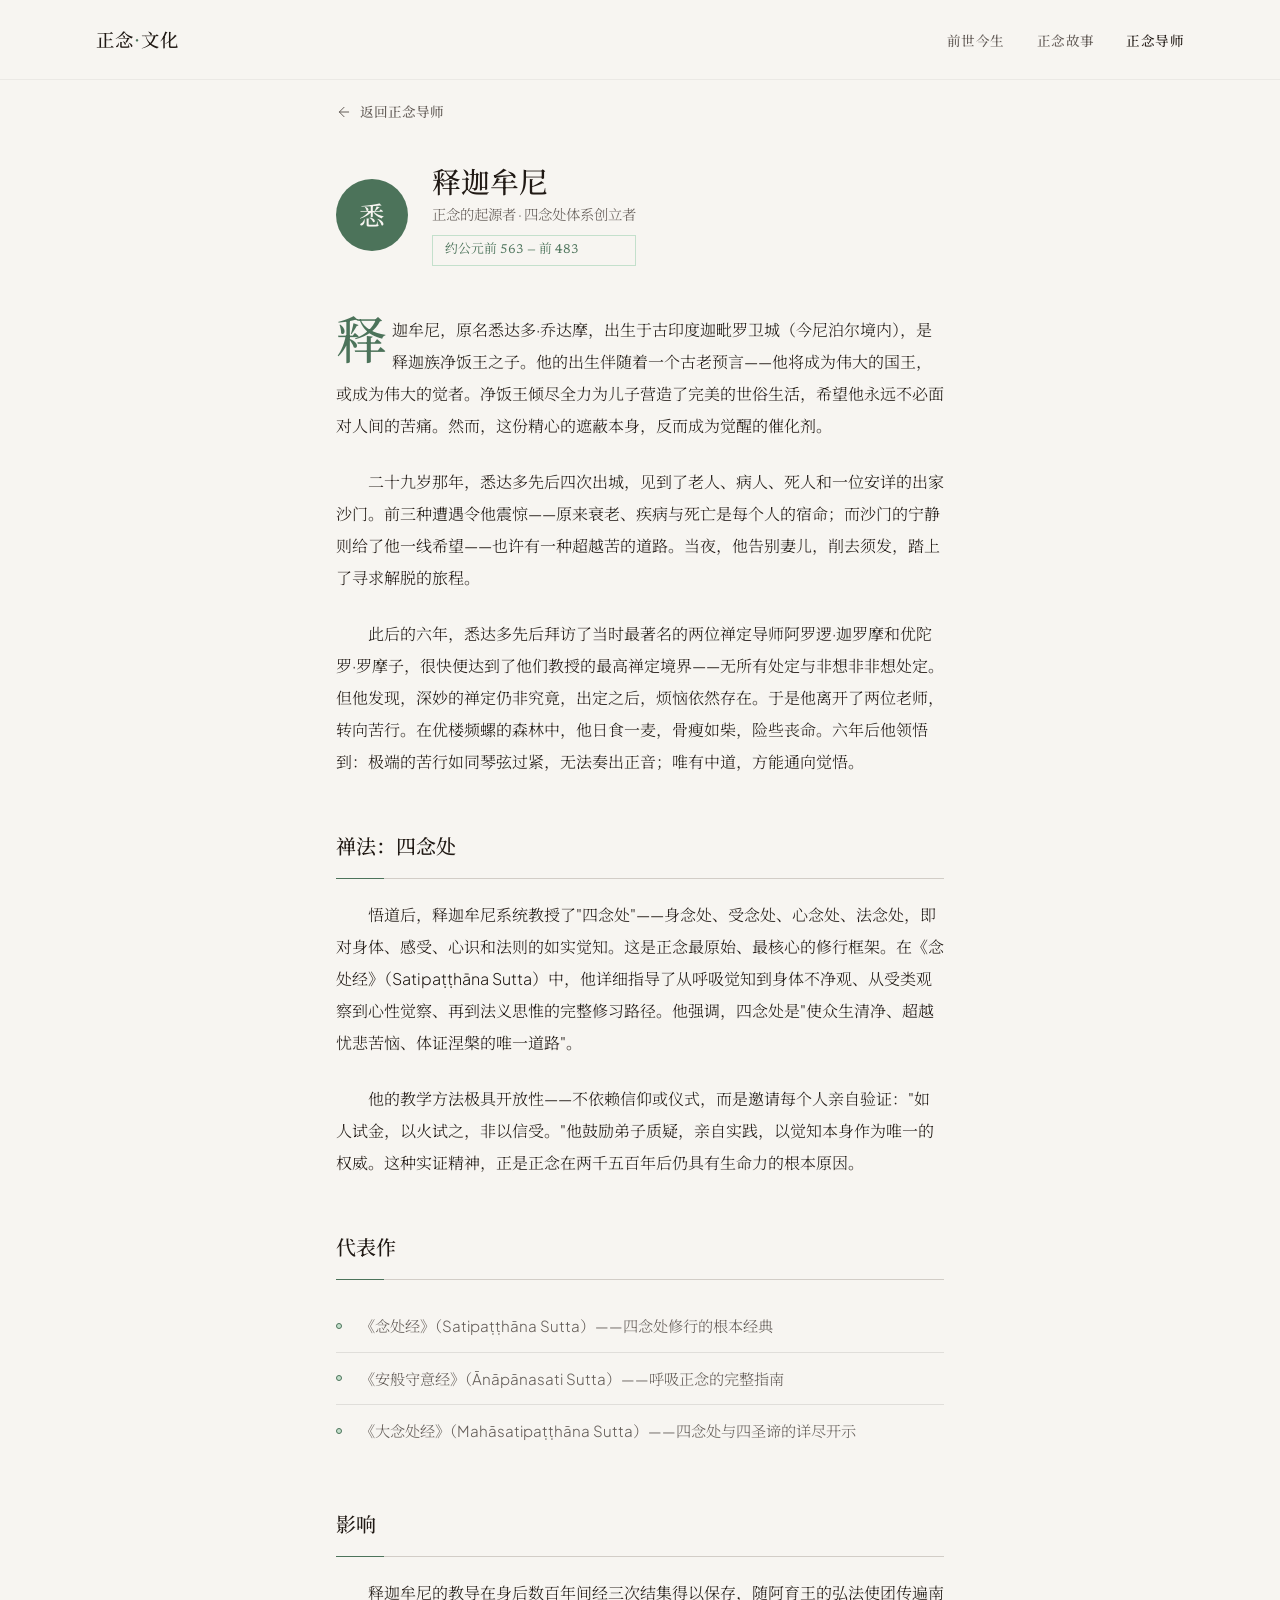
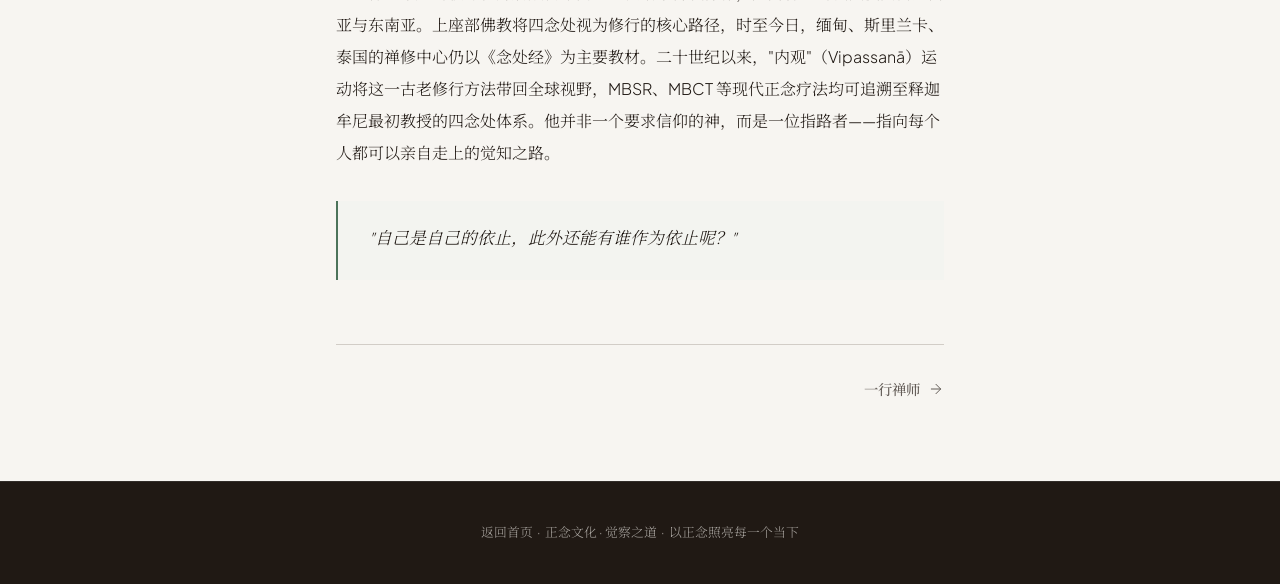
==== teachers.html @ 38dc02e1 "正念文化网站 v0.1.0" ====
<!DOCTYPE html>
<html lang="zh-CN">
<head>
<meta charset="UTF-8">
<meta name="viewport" content="width=device-width, initial-scale=1.0">
<title>正念导师 · 传记</title>
<link rel="preconnect" href="https://fonts.googleapis.com">
<link rel="preconnect" href="https://fonts.gstatic.com" crossorigin>
<link href="https://fonts.googleapis.com/css2?family=Newsreader:ital,opsz,wght@0,6..72,300;0,6..72,400;0,6..72,500;1,6..72,300;1,6..72,400&family=Plus+Jakarta+Sans:wght@300;400;500;600&family=Noto+Serif+SC:wght@300;400;500;600&display=swap" rel="stylesheet">
<style>
/* ══════════════════════════════════════════
   Design Tokens (与首页一致)
   ══════════════════════════════════════════ */
:root {
  --bg:        oklch(97% 0.005 75);
  --bg-deep:   oklch(94% 0.008 75);
  --fg:        oklch(22% 0.015 60);
  --fg-muted:  oklch(48% 0.012 60);
  --fg-faint:  oklch(72% 0.008 75);
  --accent:    oklch(52% 0.06 155);
  --accent-light: oklch(88% 0.04 155);
  --accent-deep:  oklch(35% 0.07 155);
  --warm:      oklch(72% 0.04 55);
  --warm-light: oklch(92% 0.025 55);
  --line:      oklch(85% 0.01 75);

  --font-display: 'Newsreader', 'Noto Serif SC', Georgia, serif;
  --font-body:    'Plus Jakarta Sans', 'Noto Serif SC', system-ui, sans-serif;
  --font-serif:   'Noto Serif SC', 'Newsreader', Georgia, serif;

  --s1: 0.25rem;  --s2: 0.5rem;  --s3: 0.75rem;  --s4: 1rem;
  --s5: 1.25rem;  --s6: 1.5rem;  --s8: 2rem;     --s10: 2.5rem;
  --s12: 3rem;    --s16: 4rem;   --s20: 5rem;     --s24: 6rem;
  --s32: 8rem;

  --max-w: 72rem;
  --max-w-narrow: 42rem;
}

*, *::before, *::after { box-sizing: border-box; margin: 0; padding: 0; }

html { font-size: 16px; scroll-behavior: smooth; -webkit-font-smoothing: antialiased; }

body {
  font-family: var(--font-body);
  color: var(--fg);
  background: var(--bg);
  line-height: 1.7;
  font-weight: 400;
}

::selection { background: var(--accent-light); color: var(--accent-deep); }

a {
  color: inherit;
  text-decoration: none;
  border-bottom: 1px solid var(--accent);
  transition: color 0.3s ease, border-color 0.3s ease;
}
a:hover { color: var(--accent); border-color: var(--accent); }

/* ══════════════════════════════════════════
   Navigation
   ══════════════════════════════════════════ */
.nav {
  position: fixed;
  top: 0; left: 0; right: 0;
  z-index: 100;
  padding: var(--s6) 0;
  background: oklch(97% 0.005 75 / 0.85);
  backdrop-filter: blur(20px);
  -webkit-backdrop-filter: blur(20px);
  border-bottom: 1px solid oklch(90% 0.005 75 / 0.5);
  transition: transform 0.4s ease;
}

.nav__inner {
  display: flex;
  align-items: center;
  justify-content: space-between;
  max-width: var(--max-w);
  margin-inline: auto;
  padding-inline: var(--s8);
}

.nav__logo {
  font-family: var(--font-serif);
  font-size: 1.15rem;
  font-weight: 500;
  letter-spacing: 0.05em;
  border-bottom: none;
}
.nav__logo span { color: var(--accent); }

.nav__links {
  display: flex;
  gap: var(--s8);
  list-style: none;
}
.nav__links a {
  font-size: 0.85rem;
  font-weight: 500;
  color: var(--fg-muted);
  border-bottom: none;
  letter-spacing: 0.03em;
  transition: color 0.3s;
}
.nav__links a:hover { color: var(--fg); }
.nav__links a.active { color: var(--fg); }


/* ══════════════════════════════════════════
   Biography Detail (detail view)
   ══════════════════════════════════════════ */
.bio-view {
  padding-top: 100px;
  padding-bottom: var(--s20);
  min-height: 100vh;
  background: var(--bg);
}

.bio {
  max-width: var(--max-w-narrow);
  margin-inline: auto;
  padding-inline: var(--s8);
}

/* Back button */
.bio__back-btn {
  display: inline-flex;
  align-items: center;
  gap: var(--s2);
  margin-bottom: var(--s10);
  font-size: 0.85rem;
  font-weight: 500;
  color: var(--fg-muted);
  border-bottom: none;
  transition: color 0.3s;
  cursor: pointer;
}

.bio__back-btn:hover { color: var(--accent); }

.bio__back-btn svg {
  width: 16px; height: 16px;
  transition: transform 0.3s ease;
}

.bio__back-btn:hover svg { transform: translateX(-3px); }

/* Bio Header */
.bio__header {
  display: flex;
  align-items: center;
  gap: var(--s6);
  margin-bottom: var(--s12);
}

.bio__avatar {
  width: 72px;
  height: 72px;
  border-radius: 50%;
  display: flex;
  align-items: center;
  justify-content: center;
  font-family: var(--font-serif);
  font-size: 1.6rem;
  font-weight: 500;
  color: var(--bg);
  flex-shrink: 0;
}

.bio__avatar--1 { background: var(--accent); }
.bio__avatar--2 { background: var(--warm); }
.bio__avatar--3 { background: oklch(55% 0.06 280); }
.bio__avatar--4 { background: oklch(55% 0.05 20); }
.bio__avatar--5 { background: oklch(60% 0.06 180); }
.bio__avatar--6 { background: oklch(50% 0.05 90); }

.bio__identity {
  display: flex;
  flex-direction: column;
  gap: var(--s1);
}

.bio__name {
  font-family: var(--font-serif);
  font-size: 1.8rem;
  font-weight: 500;
  line-height: 1.2;
}

.bio__subtitle {
  font-size: 0.9rem;
  color: var(--fg-muted);
  font-weight: 300;
}

.bio__era-badge {
  display: inline-block;
  font-family: var(--font-display);
  font-size: 0.8rem;
  font-weight: 400;
  color: var(--accent);
  padding: var(--s1) var(--s3);
  border: 1px solid var(--accent-light);
  margin-top: var(--s1);
}

/* Bio Body */
.bio__body {
  font-size: 1rem;
  line-height: 2;
  color: var(--fg);
  font-weight: 300;
}

.bio__body p {
  margin-bottom: var(--s6);
  text-indent: 2em;
}

.bio__body p:first-child {
  text-indent: 0;
}

.bio__body p:first-child::first-letter {
  font-family: var(--font-serif);
  font-size: 3.2em;
  float: left;
  line-height: 0.8;
  margin-right: 0.1em;
  margin-top: 0.05em;
  color: var(--accent);
  font-weight: 500;
}

.bio__heading {
  font-family: var(--font-serif);
  font-size: 1.25rem;
  font-weight: 500;
  color: var(--fg);
  margin-top: var(--s12);
  margin-bottom: var(--s5);
  padding-bottom: var(--s3);
  border-bottom: 1px solid var(--line);
  position: relative;
}

.bio__heading::before {
  content: '';
  position: absolute;
  bottom: -1px;
  left: 0;
  width: 48px;
  height: 1px;
  background: var(--accent);
}

.bio__works {
  list-style: none;
  margin-top: var(--s5);
  margin-bottom: var(--s8);
}

.bio__works li {
  padding: var(--s3) 0;
  padding-left: var(--s6);
  position: relative;
  font-size: 0.95rem;
  color: var(--fg-muted);
  line-height: 1.8;
  border-bottom: 1px solid oklch(90% 0.005 75);
}

.bio__works li::before {
  content: '';
  position: absolute;
  left: 0;
  top: 50%;
  transform: translateY(-50%);
  width: 6px;
  height: 6px;
  border-radius: 50%;
  background: var(--accent-light);
  border: 1px solid var(--accent);
}

.bio__works li:last-child { border-bottom: none; }

.bio__quote {
  margin: var(--s8) 0;
  padding: var(--s6) var(--s8);
  border-left: 2px solid var(--accent);
  background: oklch(95% 0.01 155 / 0.3);
  font-family: var(--font-display);
  font-style: italic;
  font-size: 1.05rem;
  line-height: 1.8;
  color: var(--fg);
}

/* Nav between bios */
.bio__nav {
  display: flex;
  justify-content: space-between;
  align-items: center;
  margin-top: var(--s16);
  padding-top: var(--s8);
  border-top: 1px solid var(--line);
}

.bio__nav-link {
  display: inline-flex;
  align-items: center;
  gap: var(--s2);
  font-size: 0.9rem;
  font-weight: 500;
  color: var(--fg-muted);
  border-bottom: none;
  transition: color 0.3s;
  cursor: pointer;
}

.bio__nav-link:hover { color: var(--accent); }

.bio__nav-link svg {
  width: 16px; height: 16px;
  transition: transform 0.3s ease;
}

.bio__nav-link--prev:hover svg { transform: translateX(-3px); }
.bio__nav-link--next:hover svg { transform: translateX(3px); }

/* ══════════════════════════════════════════
   Footer
   ══════════════════════════════════════════ */
.footer {
  padding: var(--s10) 0;
  background: var(--fg);
  color: var(--fg-faint);
  text-align: center;
  font-size: 0.8rem;
  font-weight: 300;
  border-top: 1px solid oklch(30% 0.01 60);
}

.footer a {
  color: var(--fg-faint);
  border-bottom: none;
}
.footer a:hover { color: var(--warm); }

/* ══════════════════════════════════════════
   View Transitions
   ══════════════════════════════════════════ */
.view { display: none; }
.view.active {
  display: block;
  animation: fadeUp 0.5s ease-out;
}

@keyframes fadeUp {
  from { opacity: 0; transform: translateY(16px); }
  to   { opacity: 1; transform: translateY(0); }
}

/* ══════════════════════════════════════════
   Responsive
   ══════════════════════════════════════════ */
@media (max-width: 768px) {
  .nav__links { display: none; }

  .bio__header {
    flex-direction: column;
    text-align: center;
  }

  .bio__body p:first-child::first-letter {
    font-size: 2.8em;
  }

  .bio__nav {
    flex-direction: column;
    gap: var(--s4);
    align-items: stretch;
    text-align: center;
  }
}
</style>
</head>
<body>

<!-- ═══════════ Navigation ═══════════ -->
<nav class="nav" role="navigation" aria-label="主导航">
  <div class="nav__inner">
    <a href="index.html" class="nav__logo" aria-label="返回首页">正念<span>·</span>文化</a>
    <ul class="nav__links">
      <li><a href="index.html#timeline">前世今生</a></li>
      <li><a href="index.html#stories">正念故事</a></li>
      <li><a href="index.html#figures" class="active">正念导师</a></li>
    </ul>
  </div>
</nav>

<!-- ══════════════════════════════════════════
   VIEW: Detail (shown when hash matches)
   ══════════════════════════════════════════ -->

<!-- 1. 释迦牟尼 -->
<div class="view" id="view-shakyamuni">
  <div class="bio-view">
    <div class="bio">
      <a href="index.html#figures" class="bio__back-btn">
        <svg xmlns="http://www.w3.org/2000/svg" viewBox="0 0 24 24" fill="none" stroke="currentColor" stroke-width="1.5" stroke-linecap="round" stroke-linejoin="round"><path d="M19 12H5"/><path d="m12 19-7-7 7-7"/></svg>
        返回正念导师
      </a>
      <div class="bio__header">
        <div class="bio__avatar bio__avatar--1">悉</div>
        <div class="bio__identity">
          <h1 class="bio__name">释迦牟尼</h1>
          <p class="bio__subtitle">正念的起源者 · 四念处体系创立者</p>
          <span class="bio__era-badge">约公元前 563 — 前 483</span>
        </div>
      </div>
      <div class="bio__body">
        <p>释迦牟尼，原名悉达多·乔达摩，出生于古印度迦毗罗卫城（今尼泊尔境内），是释迦族净饭王之子。他的出生伴随着一个古老预言——他将成为伟大的国王，或成为伟大的觉者。净饭王倾尽全力为儿子营造了完美的世俗生活，希望他永远不必面对人间的苦痛。然而，这份精心的遮蔽本身，反而成为觉醒的催化剂。</p>
        <p>二十九岁那年，悉达多先后四次出城，见到了老人、病人、死人和一位安详的出家沙门。前三种遭遇令他震惊——原来衰老、疾病与死亡是每个人的宿命；而沙门的宁静则给了他一线希望——也许有一种超越苦的道路。当夜，他告别妻儿，削去须发，踏上了寻求解脱的旅程。</p>
        <p>此后的六年，悉达多先后拜访了当时最著名的两位禅定导师阿罗逻·迦罗摩和优陀罗·罗摩子，很快便达到了他们教授的最高禅定境界——无所有处定与非想非非想处定。但他发现，深妙的禅定仍非究竟，出定之后，烦恼依然存在。于是他离开了两位老师，转向苦行。在优楼频螺的森林中，他日食一麦，骨瘦如柴，险些丧命。六年后他领悟到：极端的苦行如同琴弦过紧，无法奏出正音；唯有中道，方能通向觉悟。</p>
        <h2 class="bio__heading">禅法：四念处</h2>
        <p>悟道后，释迦牟尼系统教授了"四念处"——身念处、受念处、心念处、法念处，即对身体、感受、心识和法则的如实觉知。这是正念最原始、最核心的修行框架。在《念处经》（Satipaṭṭhāna Sutta）中，他详细指导了从呼吸觉知到身体不净观、从受类观察到心性觉察、再到法义思惟的完整修习路径。他强调，四念处是"使众生清净、超越忧悲苦恼、体证涅槃的唯一道路"。</p>
        <p>他的教学方法极具开放性——不依赖信仰或仪式，而是邀请每个人亲自验证："如人试金，以火试之，非以信受。"他鼓励弟子质疑，亲自实践，以觉知本身作为唯一的权威。这种实证精神，正是正念在两千五百年后仍具有生命力的根本原因。</p>
        <h2 class="bio__heading">代表作</h2>
        <ul class="bio__works">
          <li>《念处经》（Satipaṭṭhāna Sutta）——四念处修行的根本经典</li>
          <li>《安般守意经》（Ānāpānasati Sutta）——呼吸正念的完整指南</li>
          <li>《大念处经》（Mahāsatipaṭṭhāna Sutta）——四念处与四圣谛的详尽开示</li>
        </ul>
        <h2 class="bio__heading">影响</h2>
        <p>释迦牟尼的教导在身后数百年间经三次结集得以保存，随阿育王的弘法使团传遍南亚与东南亚。上座部佛教将四念处视为修行的核心路径，时至今日，缅甸、斯里兰卡、泰国的禅修中心仍以《念处经》为主要教材。二十世纪以来，"内观"（Vipassanā）运动将这一古老修行方法带回全球视野，MBSR、MBCT 等现代正念疗法均可追溯至释迦牟尼最初教授的四念处体系。他并非一个要求信仰的神，而是一位指路者——指向每个人都可以亲自走上的觉知之路。</p>
        <blockquote class="bio__quote">"自己是自己的依止，此外还能有谁作为依止呢？"</blockquote>
      </div>
      <div class="bio__nav">
        <span></span>
        <a href="#nhat-hanh" class="bio__nav-link bio__nav-link--next">
          一行禅师
          <svg xmlns="http://www.w3.org/2000/svg" viewBox="0 0 24 24" fill="none" stroke="currentColor" stroke-width="1.5" stroke-linecap="round" stroke-linejoin="round"><path d="M5 12h14"/><path d="m12 5 7 7-7 7"/></svg>
        </a>
      </div>
    </div>
  </div>
</div>

<!-- 2. 一行禅师 -->
<div class="view" id="view-nhat-hanh">
  <div class="bio-view">
    <div class="bio">
      <a href="index.html#figures" class="bio__back-btn">
        <svg xmlns="http://www.w3.org/2000/svg" viewBox="0 0 24 24" fill="none" stroke="currentColor" stroke-width="1.5" stroke-linecap="round" stroke-linejoin="round"><path d="M19 12H5"/><path d="m12 19-7-7 7-7"/></svg>
        返回正念导师
      </a>
      <div class="bio__header">
        <div class="bio__avatar bio__avatar--2">一行</div>
        <div class="bio__identity">
          <h1 class="bio__name">一行禅师</h1>
          <p class="bio__subtitle">正念西传的桥梁 · "正念步行"倡导者 · 入世佛教先驱</p>
          <span class="bio__era-badge">1926 — 2022</span>
        </div>
      </div>
      <div class="bio__body">
        <p>一行禅师，俗名阮春宝，1926年生于越南顺化。十六岁出家于慈孝寺，法号"一行"，取"一行三昧"之意——在每一个行动中安住当下。这个名字预示了他一生的使命：将禅修从禅堂带入生活的每一个瞬间。</p>
        <p>1961年，一行禅师赴美国普林斯顿大学研习比较宗教，随后在哥伦比亚大学任教。1963年越南政局剧变，他毅然回国投身和平运动。1966年，他再次赴美呼吁停战，与马丁·路德·金会面。金博士深受触动，于1967年公开提名他为诺贝尔和平奖候选人，称其为"和平的使徒"。因为反战立场，他被南北越双方同时放逐，流亡长达三十九年。</p>
        <p>流亡期间，他在法国创立了"梅村"（Plum Village）禅修中心，成为西方最具影响力的正念修行道场之一。他创造了"入世佛教"（Engaged Buddhism）的概念，主张修行不是逃避世间苦难，而是以正念深入其中，回应社会不公与生态危机。他组织了"青年社会服务学校"，在战火中重建被炸毁的村庄；他发起了"檀香林"救援计划，帮助越战中的船民。他的修行从未远离人间的苦——正念对他而言不是安适的冥想，而是面对苦难时的清醒与温柔。</p>
        <h2 class="bio__heading">禅法：正念日常化</h2>
        <p>一行禅师最独特的贡献，是将正念从禅修坐垫带入日常生活的每一个动作。他教授"正念步行"——每一步都是归家的旅程，左脚触地时默念"我到了"，右脚触地时默念"我到家了"。他教授"正念饮食"——一口面包中看见阳光、雨露、农人的辛劳与大地的承载。他创造了"听钟法"——每当钟声响起，无论手头正在做什么，都停下来三次呼吸，回到当下。这些方法看似简单，却深刻地改变了西方人对禅修的认知：正念不是出世的苦修，而是在世间的觉醒。</p>
        <p>他还系统教授了"五项正念修习"——不杀生、不偷盗、不邪淫、不妄语、不饮酒的当代诠释版，将传统戒律转化为面向现代人的生活方式指南，涵盖了生态保护、消费伦理、深度倾听等当代议题。</p>
        <h2 class="bio__heading">代表作</h2>
        <ul class="bio__works">
          <li>《正念的奇迹》（The Miracle of Mindfulness, 1975）——正念入门经典，影响数百万读者</li>
          <li>《步步安乐》（Peace Is Every Step, 1991）——正念日常化的实践指南</li>
          <li>《活的佛陀，活的基督》（Living Buddha, Living Christ, 1995）——跨宗教对话的里程碑</li>
          <li>《恐惧：了悟恐惧的真相》（Fear: Essential Wisdom for Getting Through the Storm, 2012）</li>
        </ul>
        <h2 class="bio__heading">影响</h2>
        <p>一行禅师一生著书超过一百本，被翻译为四十余种语言。梅村每年接待来自全球的上万名修行者，他的"正念步行"和"听钟法"成为西方正念社区最普及的修行方法之一。他将佛教从"宗教"语境带入"生活方式"语境，直接影响了乔·卡巴金创立 MBSR 时的理念框架。他对深度倾听、正念消费、生态正念的倡导，也深刻塑造了当代"正念运动"的社会面向。2018年他回到越南顺化慈孝寺，于2022年1月22日在此圆寂，归来了他出发的地方。</p>
        <blockquote class="bio__quote">"和平不在远方，和平在每一步中。如果你无法在行走中找到和平，你将永远无法抵达它。"</blockquote>
      </div>
      <div class="bio__nav">
        <a href="#shakyamuni" class="bio__nav-link bio__nav-link--prev">
          <svg xmlns="http://www.w3.org/2000/svg" viewBox="0 0 24 24" fill="none" stroke="currentColor" stroke-width="1.5" stroke-linecap="round" stroke-linejoin="round"><path d="M19 12H5"/><path d="m12 19-7-7 7-7"/></svg>
          释迦牟尼
        </a>
        <a href="#kabat-zinn" class="bio__nav-link bio__nav-link--next">
          乔·卡巴金
          <svg xmlns="http://www.w3.org/2000/svg" viewBox="0 0 24 24" fill="none" stroke="currentColor" stroke-width="1.5" stroke-linecap="round" stroke-linejoin="round"><path d="M5 12h14"/><path d="m12 5 7 7-7 7"/></svg>
        </a>
      </div>
    </div>
  </div>
</div>

<!-- 3. 乔·卡巴金 -->
<div class="view" id="view-kabat-zinn">
  <div class="bio-view">
    <div class="bio">
      <a href="index.html#figures" class="bio__back-btn">
        <svg xmlns="http://www.w3.org/2000/svg" viewBox="0 0 24 24" fill="none" stroke="currentColor" stroke-width="1.5" stroke-linecap="round" stroke-linejoin="round"><path d="M19 12H5"/><path d="m12 19-7-7 7-7"/></svg>
        返回正念导师
      </a>
      <div class="bio__header">
        <div class="bio__avatar bio__avatar--3">K</div>
        <div class="bio__identity">
          <h1 class="bio__name">乔·卡巴金</h1>
          <p class="bio__subtitle">MBSR 创始人 · 正念临床化先驱 · 麻省大学医学院荣退教授</p>
          <span class="bio__era-badge">1944 —</span>
        </div>
      </div>
      <div class="bio__body">
        <p>乔·卡巴金（Jon Kabat-Zinn），1944年生于纽约，父亲是生物学家，母亲是画家。他在麻省理工学院获分子生物学博士学位，师从诺贝尔奖得主萨尔瓦多·卢里亚。一个科学家，为何成为将东方禅修引入西方医学的第一人？答案藏在他年轻时的一次偶遇中。</p>
        <p>1965年，还在麻省理工读研究生的卡巴金偶然参加了禅修导师菲利普·卡普洛（Philip Kapleau）的一次讲座，随后开始修习内观禅修。他被禅修中的觉知体验深深震撼——那不是玄学，而是一种可以精确训练的注意力能力。作为一个科学家，他意识到：如果这种能力可以被系统训练和客观测量，它就应该像药物一样接受科学检验。这个念头，改变了一切。</p>
        <p>1979年，在麻省大学医学院的一次冥想中，卡巴金突然获得了一个完整的构想：创建一个以正念为核心的减压门诊，用八周结构化课程帮助慢性疼痛患者。他刻意去除了所有佛教术语——不用"禅修"而用"冥想练习"，不用"觉悟"而用"觉察"，不用"苦"而用"压力"。这不是对传统的背叛，而是为了让正念走出宗教的围墙，进入它可以真正帮助更多人的地方。他称之为 MBSR——Mindfulness-Based Stress Reduction，正念减压疗法。</p>
        <h2 class="bio__heading">禅法：MBSR 正念减压</h2>
        <p>MBSR 是一个八周结构化课程，每周一次两小时半的团体课程，加一次全天静修。核心练习包括：身体扫描（body scan）——仰卧依次觉知全身各部位；坐姿冥想——觉察呼吸、念头和感受的来去；正念瑜伽——温和的伸展中觉知身体边界；正念步行与进食。课程不教授任何信仰或哲学，只提供一种可以亲身验证的训练方法。卡巴金反复强调：正念不是清空念头，而是"以特定方式、有目的地、在当下、不加评判地注意"。</p>
        <p>MBSR 的精髓在于"非评判的接纳"。患者被邀请不再与疼痛对抗，而是温柔地觉知它、允许它的存在。这种看似悖论的"转向"，往往带来出人意料的结果——当人不再与体验对抗时，痛苦的强度反而降低了。这与佛教中"苦"源于"抗拒"的洞见遥相呼应。</p>
        <h2 class="bio__heading">代表作</h2>
        <ul class="bio__works">
          <li>《多灾多难的岁月》（Full Catastrophe Living, 1990）——MBSR 课程完整手册，被誉为正念医疗的奠基之作</li>
          <li>《正念：此刻是一枝花》（Wherever You Go, There You Are, 1994）——面向大众的正念入门书</li>
          <li>《正念的觉知》（Coming to Our Senses, 2005）——正念与科学、社会、政治的深层关联</li>
        </ul>
        <h2 class="bio__heading">影响</h2>
        <p>MBSR 已在全球超过七百个医疗机构实施，相关研究论文超过四千篇。卡巴金的工作催生了 MBCT（正念认知疗法）、MBCP（正念分娩与育儿）、正念饮食、正念教育等一系列衍生物。2013年《美国医学会杂志》（JAMA）发表的荟萃分析确认了 MBSR 对焦虑和抑郁的显著效果。卡巴金被《时代》杂志评为"正念革命"的核心推动者。他用科学为正念建立了一套共同语言，让医生、心理学家、教育者乃至企业领袖能够不带信仰偏见地使用它。他自己曾说："正念不是佛教的，正念是人类的——就像呼吸不属于任何宗教一样。"</p>
        <blockquote class="bio__quote">"你无法平息海浪，但你可以学会冲浪。"</blockquote>
      </div>
      <div class="bio__nav">
        <a href="#nhat-hanh" class="bio__nav-link bio__nav-link--prev">
          <svg xmlns="http://www.w3.org/2000/svg" viewBox="0 0 24 24" fill="none" stroke="currentColor" stroke-width="1.5" stroke-linecap="round" stroke-linejoin="round"><path d="M19 12H5"/><path d="m12 19-7-7 7-7"/></svg>
          一行禅师
        </a>
        <a href="#buddhaghosa" class="bio__nav-link bio__nav-link--next">
          觉音论师
          <svg xmlns="http://www.w3.org/2000/svg" viewBox="0 0 24 24" fill="none" stroke="currentColor" stroke-width="1.5" stroke-linecap="round" stroke-linejoin="round"><path d="M5 12h14"/><path d="m12 5 7 7-7 7"/></svg>
        </a>
      </div>
    </div>
  </div>
</div>

<!-- 4. 觉音论师 -->
<div class="view" id="view-buddhaghosa">
  <div class="bio-view">
    <div class="bio">
      <a href="index.html#figures" class="bio__back-btn">
        <svg xmlns="http://www.w3.org/2000/svg" viewBox="0 0 24 24" fill="none" stroke="currentColor" stroke-width="1.5" stroke-linecap="round" stroke-linejoin="round"><path d="M19 12H5"/><path d="m12 19-7-7 7-7"/></svg>
        返回正念导师
      </a>
      <div class="bio__header">
        <div class="bio__avatar bio__avatar--4">觉</div>
        <div class="bio__identity">
          <h1 class="bio__name">觉音论师</h1>
          <p class="bio__subtitle">《清净道论》作者 · 内观理论的系统化者</p>
          <span class="bio__era-badge">约 5 世纪</span>
        </div>
      </div>
      <div class="bio__body">
        <p>觉音（Buddhaghosa），意译"佛音"，约生于五世纪印度菩提伽耶附近的婆罗门家庭。关于他的生平，史料有限，大多来自缅甸和斯里兰卡的佛教史传。据《大史》和《庄严结史》记载，他青年时精通吠陀与婆罗门学问，以雄辩著称。一次偶然的辩论中，他遇到一位名叫离婆多的阿罗汉，被其深邃的智慧折服，遂皈依佛门，出家修学。</p>
        <p>出家后，觉音撰写了《发智论》（Ñāṇodaya），显示出非凡的学养与洞见。他的导师建议他前往斯里兰卡，那里保存着最完整的巴利语三藏注释——僧伽罗语写成的"僧伽罗注"。这些注释传说是佛陀亲传弟子的口传遗存，但因用僧伽罗语书写，在印度本土已难以理解。觉音的使命，是将这些珍贵的注释译回巴利语，使其重新成为整个佛教世界的共同财富。</p>
        <p>觉音抵达斯里兰卡后，住在大寺派（Mahāvihāra）。僧团对他的能力持审慎态度，要求他先撰写一部禅修手册作为考验。觉音以大寺派传承的教法为纲，融汇三藏及注释精华，写出了佛教史上最伟大的禅修论著——《清净道论》（Visuddhimagga）。僧团阅后大为叹服，遂将全部僧伽罗注交予他翻译。</p>
        <h2 class="bio__heading">禅法：七清净与四十业处</h2>
        <p>《清净道论》以"七清净"为修行次第：戒清净、心清净、见清净、度疑清净、道非道知见清净、行知见清净、智见清净。其中"心清净"即禅定修习，是内观的基础；后五种清净构成内观的完整进程，从如实照见到最终解脱。</p>
        <p>觉音系统整理了四十种禅修所缘（业处），从十遍处、十不净到四梵住、四无色定，涵盖了从初学者到高阶行者的全部路径。尤其重要的是，他对"定"与"慧"的区分——禅定是止息散乱的手段，而非目的；真正的解脱来自"慧"，即对无常、苦、无我的如实知见。这一区分深刻影响了后世所有内观传统：马哈希的标记法、葛印卡的身体扫描、帕奥的观智次第，无不以觉音的七清净为理论骨架。</p>
        <h2 class="bio__heading">代表作</h2>
        <ul class="bio__works">
          <li>《清净道论》（Visuddhimagga）——南传佛教禅修百科全书，被称为"佛教的《神学大全》"</li>
          <li>巴利语三藏全部注释的翻译与编撰——《长部注》《中部注》《相应部注》《增支部注》《法句经注》等</li>
          <li>《殊胜义论》（Atthasālinī）——《法集论》的注释</li>
        </ul>
        <h2 class="bio__heading">影响</h2>
        <p>觉音是南传上座部佛教最重要的论师，其著作至今仍是斯里兰卡、缅甸、泰国、柬埔寨等国佛学院的核心教材。《清净道论》被翻译成英文、中文、日文等多种语言，是全球内观禅修运动的理论基石。他的贡献不仅是保存了古老的注释传统，更是将散见于各经典中的禅修方法整合为一套自洽的修行体系，使后人可以按图索骥地实修。没有觉音的系统化工作，内观禅修在十九世纪末的复兴将缺乏最关键的理论资源。当代几乎所有内观传统的教学框架，都可以追溯到觉音在五世纪书写的这部伟大论著。</p>
        <blockquote class="bio__quote">"唯有依戒生定，依定发慧，依慧得解脱——这是一切佛陀共通的教导。"</blockquote>
      </div>
      <div class="bio__nav">
        <a href="#kabat-zinn" class="bio__nav-link bio__nav-link--prev">
          <svg xmlns="http://www.w3.org/2000/svg" viewBox="0 0 24 24" fill="none" stroke="currentColor" stroke-width="1.5" stroke-linecap="round" stroke-linejoin="round"><path d="M19 12H5"/><path d="m12 19-7-7 7-7"/></svg>
          乔·卡巴金
        </a>
        <a href="#goenka" class="bio__nav-link bio__nav-link--next">
          S.N. 葛印卡
          <svg xmlns="http://www.w3.org/2000/svg" viewBox="0 0 24 24" fill="none" stroke="currentColor" stroke-width="1.5" stroke-linecap="round" stroke-linejoin="round"><path d="M5 12h14"/><path d="m12 5 7 7-7 7"/></svg>
        </a>
      </div>
    </div>
  </div>
</div>

<!-- 5. S.N. 葛印卡 -->
<div class="view" id="view-goenka">
  <div class="bio-view">
    <div class="bio">
      <a href="index.html#figures" class="bio__back-btn">
        <svg xmlns="http://www.w3.org/2000/svg" viewBox="0 0 24 24" fill="none" stroke="currentColor" stroke-width="1.5" stroke-linecap="round" stroke-linejoin="round"><path d="M19 12H5"/><path d="m12 19-7-7 7-7"/></svg>
        返回正念导师
      </a>
      <div class="bio__header">
        <div class="bio__avatar bio__avatar--5">葛</div>
        <div class="bio__identity">
          <h1 class="bio__name">S.N. 葛印卡</h1>
          <p class="bio__subtitle">内观大众化推动者 · 全球内观中心创办人</p>
          <span class="bio__era-badge">1924 — 2013</span>
        </div>
      </div>
      <div class="bio__body">
        <p>萨地亚·纳拉扬·葛印卡（Satya Narayan Goenka），1924年生于缅甸曼德勒一个印度裔商人家庭。他自幼信奉印度教，从未想过自己会与佛教禅修结缘。命运的改变始于他漫长的偏头痛。</p>
        <p>二十多岁起，葛印卡饱受剧烈偏头痛的折磨，求访各国名医无效，甚至一度对镇痛药成瘾。1955年，在朋友极力推荐下，他半信半疑地参加了乌巴庆老师（Sayagyi U Ba Khin）的十日内观课程。乌巴庆是缅甸政府高级官员，同时也是一位深修内观的在家居士。他一眼看出葛印卡的根器，但葛印卡起初极不耐烦——他无法理解为何要盘坐不动观察呼吸。然而到了课程第四天，当身体上强烈的感受开始流动时，他第一次体验到了不与感受认同的自由。偏头痛在课程结束后并未痊愈，但他获得了面对疼痛的全新方式——不再对抗，而是如实观察。此后他坚持随乌巴庆修习十四年，被指定为内观指导老师。</p>
        <p>1969年，葛印卡移居印度，开始在祖国教授内观。这在当时是极具争议的——一个在家居士，一个印度裔，教授佛教禅修？但葛印卡坚持将内观呈现为一种普世的修行方法，而非宗教仪式。他反复强调：佛陀教导的不是"佛教"，而是"法"（Dhamma）——自然的法则，任何人都可以修习。课程完全免费，不接受捐款，所有工作人员都是志愿者。这种纯粹性成为葛印卡内观运动最鲜明的标志。</p>
        <h2 class="bio__heading">禅法：乌巴庆传统的内观</h2>
        <p>葛印卡教授的内观法源自乌巴庆的传承，核心是"身体扫描"——从头顶到脚底，依次觉知身体每一部位的感受，不挑选、不回避、不评判。这一方法的理论基础是佛陀在《大念处经》中教授的"受随观"：一切感受都是无常的（生起又灭去），而痛苦源于对愉悦感受的执着和对不愉悦感受的排斥。当修行者在身体扫描中亲证了"感受=无常"这一事实，执着与排斥便自然削弱——不是通过意志力，而是通过直接的体验了知。</p>
        <p>十日课程的结构非常严格：前三天修习安那般那念（呼吸觉知），培养定力；第四天起教授内观，全身扫描；第十天修习慈心观（mettā-bhāvanā），以善愿回向一切众生。全程禁语，禁止阅读、书写、手机，素食过午不食。这种高强度的环境设计，旨在最大程度地切断外缘干扰，让修行者直面自己的心。</p>
        <h2 class="bio__heading">代表作</h2>
        <ul class="bio__works">
          <li>十日内观课程开示（已出版为《内观》一书）——课程的完整文字版</li>
          <li>《死后之事》（The Gracious Flow of Dharma）——内观法要的开示集</li>
          <li>《法的精髓》（The Discourse Summaries）——课程要义精编</li>
          <li>《内观：生活的艺术》（Vipassana Meditation: The Art of Living）——面向大众的入门介绍</li>
        </ul>
        <h2 class="bio__heading">影响</h2>
        <p>葛印卡在全球建立了超过两百个内观中心，遍布五大洲九十多个国家。每年约十万人参加十日课程，累计已有超过百万人修习。1997年，他将内观带入印度提哈尔监狱，这是全球最大的监狱内观项目，十年后监狱暴力事件下降逾25%，成为联合国推广的矫正项目。他坚持课程完全免费的传统，确保任何人——无论贫富——都可以修习。2000年，他在联合国千年世界和平峰会上发表演讲，向全世界呼吁：内在的和平是外在和平的基础。葛印卡于2013年在印度孟买家中安详辞世，他留下的不仅是一个全球性的禅修网络，更是一个信念：法的本质是普世的，它不属于任何宗教、任何民族，它属于每一个渴望解脱的心。</p>
        <blockquote class="bio__quote">"不要因为我说了什么而相信，也不要因为经典上写了什么而相信。只有当你亲自体验到了，它才成为你的真理。"</blockquote>
      </div>
      <div class="bio__nav">
        <a href="#buddhaghosa" class="bio__nav-link bio__nav-link--prev">
          <svg xmlns="http://www.w3.org/2000/svg" viewBox="0 0 24 24" fill="none" stroke="currentColor" stroke-width="1.5" stroke-linecap="round" stroke-linejoin="round"><path d="M19 12H5"/><path d="m12 19-7-7 7-7"/></svg>
          觉音论师
        </a>
        <a href="#mahasi" class="bio__nav-link bio__nav-link--next">
          马哈希西亚多
          <svg xmlns="http://www.w3.org/2000/svg" viewBox="0 0 24 24" fill="none" stroke="currentColor" stroke-width="1.5" stroke-linecap="round" stroke-linejoin="round"><path d="M5 12h14"/><path d="m12 5 7 7-7 7"/></svg>
        </a>
      </div>
    </div>
  </div>
</div>

<!-- 6. 马哈希西亚多 -->
<div class="view" id="view-mahasi">
  <div class="bio-view">
    <div class="bio">
      <a href="index.html#figures" class="bio__back-btn">
        <svg xmlns="http://www.w3.org/2000/svg" viewBox="0 0 24 24" fill="none" stroke="currentColor" stroke-width="1.5" stroke-linecap="round" stroke-linejoin="round"><path d="M19 12H5"/><path d="m12 19-7-7 7-7"/></svg>
        返回正念导师
      </a>
      <div class="bio__header">
        <div class="bio__avatar bio__avatar--6">马</div>
        <div class="bio__identity">
          <h1 class="bio__name">马哈希西亚多</h1>
          <p class="bio__subtitle">标记内观法创始人 · 缅甸内观复兴核心人物</p>
          <span class="bio__era-badge">1904 — 1982</span>
        </div>
      </div>
      <div class="bio__body">
        <p>马哈希西亚多（Mahāsī Sayādaw），俗名乌·梭班（U Sobhana），1904年生于缅甸雪布镇附近的小村谢昆。他的父亲是一位朴实的农民，母亲是虔诚的佛教徒。十一岁时，他在村寺出家为沙弥，展现出超凡的记忆力与学习能力——二十岁时已通过巴利语考试，受具足戒成为比丘。此后的十余年，他深入研习巴利三藏与注释，在经教领域打下深厚基础。但经教的学问并未令他满足，他渴望亲身验证经典所述的修行体验。</p>
        <p>1931年，乌·梭班前往明贡西亚多（Mingun Sayādaw）座下修习内观。明贡西亚多是缅甸内观复兴运动的重要人物，教授的是以腹部起伏为所缘的观照方法。乌·梭班在明贡西亚多指导下精进修行，很快证得了深层的观智。明贡西亚多认可了他的修证与教学能力，嘱托他回乡弘法。1938年，他回到谢昆村，在马哈希寺住持，开始了长达四十余年的内观教学生涯。"马哈希西亚多"的尊称即来自这座寺庙——"马哈希"意为"大鼓"，象征法音远播。</p>
        <p>1949年，缅甸总理乌努邀请马哈希西亚多到仰光主持新成立的"教法禅修中心"（Sāsana Yeikthā）。此后三十年间，这里成为缅甸最大的内观禅修中心之一，每年有数万人在此修习。马哈希西亚多也作为缅甸佛教的代表，多次出席国际佛教会议，将内观法传授到斯里兰卡、泰国、印度尼西亚、日本和西方各国。</p>
        <h2 class="bio__heading">禅法：标记内观法</h2>
        <p>马哈希内观法的核心特色是"标记"（noting）。修行者以腹部起伏为基本所缘——腹部膨胀时内心标记"起"，腹部收缩时标记"伏"。当其他现象——疼痛、念头、声音、情绪——闯入觉知时，修行者暂时放下腹部起伏，以简短的内心标签如实标记："痛、痛"、"想、想"、"听、听"、"怕、怕"。标记之后，回到腹部起伏。这一方法看似简单，实则精妙：标签将修行者从"陷入"体验转为"观察"体验，从"我就是痛"转为"我观察到痛"，创造了一丝宝贵的觉知空间。</p>
        <p>马哈希特别强调"如实"——不修改、不添加、不诠释，只如实标记当下正在发生的一切。他常以一面镜子为喻：镜子映照一切，但不评判、不偏好、不执取。标记法的另一个优势是"精确性"——它迫使修行者以极细的粒度觉知身心的刹那生灭，而非笼统地"感到平静"或"觉得烦躁"。随着修行的深入，标记逐渐从概念性的标签过渡到直接的了知——不再需要词语，觉知本身成为最精准的"标记"。</p>
        <h2 class="bio__heading">代表作</h2>
        <ul class="bio__works">
          <li>《内观禅修手册》（Practical Insight Meditation）——标记内观法的完整修习指南</li>
          <li>《清净道论大疏钞》（Visuddhimagga Mahāṭīkā 缅文译注）——以禅修实修视角注解觉音论师的经典</li>
          <li>《念处内观禅修法》（Satipaṭṭhāna Vipassanā Meditation）——四念处与标记法的系统阐述</li>
          <li>《进步与证悟》（The Progress of Insight）——观智次第的详细描述</li>
        </ul>
        <h2 class="bio__heading">影响</h2>
        <p>马哈希西亚多是二十世纪缅甸内观复兴运动最重要的推动者之一。他主持的教法禅修中心在缅甸境内设立了三百余个分支中心。他的弟子将标记内观法传播至全球，在斯里兰卡、美国、英国、澳大利亚、日本等地建立了数十个禅修中心。1979年，他应美国邀请率团赴美弘法，这是缅甸内观传统首次大规模进入西方。他的教学方法因结构清晰、可操作性强，成为西方正念社区最广泛修习的内观体系之一——甚至卡巴金在创立 MBSR 时，也借鉴了标记法中"以简洁词语锚定觉知"的理念。马哈希于1982年在仰光圆寂，但他的方法仍在每一声"起、伏"中延续。</p>
        <blockquote class="bio__quote">"如实观照，如实现见。不要期待什么，不要排斥什么——只是看。"</blockquote>
      </div>
      <div class="bio__nav">
        <a href="#goenka" class="bio__nav-link bio__nav-link--prev">
          <svg xmlns="http://www.w3.org/2000/svg" viewBox="0 0 24 24" fill="none" stroke="currentColor" stroke-width="1.5" stroke-linecap="round" stroke-linejoin="round"><path d="M19 12H5"/><path d="m12 19-7-7 7-7"/></svg>
          S.N. 葛印卡
        </a>
        <span></span>
      </div>
    </div>
  </div>
</div>

<!-- ═══════════ Footer ═══════════ -->
<footer class="footer">
  <p><a href="index.html">返回首页</a> &nbsp;·&nbsp; 正念文化 · 觉察之道 &nbsp;·&nbsp; 以正念照亮每一个当下</p>
</footer>

<!-- ═══════════ Hash Router ═══════════ -->
<script>
(function() {
  'use strict';

  // Teacher order for prev/next navigation
  var order = ['shakyamuni', 'nhat-hanh', 'kabat-zinn', 'buddhaghosa', 'goenka', 'mahasi'];

  function route() {
    var hash = location.hash.slice(1); // remove #
    var allViews = document.querySelectorAll('.view');

    if (!hash) {
      // No hash — default to first teacher
      allViews.forEach(function(v) { v.classList.remove('active'); });
      var first = document.getElementById('view-shakyamuni');
      if (first) first.classList.add('active');
      document.title = '释迦牟尼 · 正念导师传记';
    } else if (order.indexOf(hash) !== -1) {
      // Detail view
      allViews.forEach(function(v) { v.classList.remove('active'); });
      var target = document.getElementById('view-' + hash);
      if (target) {
        target.classList.add('active');
        // Update page title
        var name = target.querySelector('.bio__name');
        if (name) document.title = name.textContent + ' · 正念导师传记';
      }
      window.scrollTo(0, 0);
    }
  }

  // Initial route
  route();

  // Listen for hash changes
  window.addEventListener('hashchange', route);

  // Nav hide/show on scroll
  var lastScroll = 0;
  var nav = document.querySelector('.nav');

  window.addEventListener('scroll', function() {
    var current = window.scrollY;
    if (current > lastScroll && current > 200) {
      nav.style.transform = 'translateY(-100%)';
    } else {
      nav.style.transform = 'translateY(0)';
    }
    lastScroll = current;
  }, { passive: true });
})();
</script>

</body>
</html>
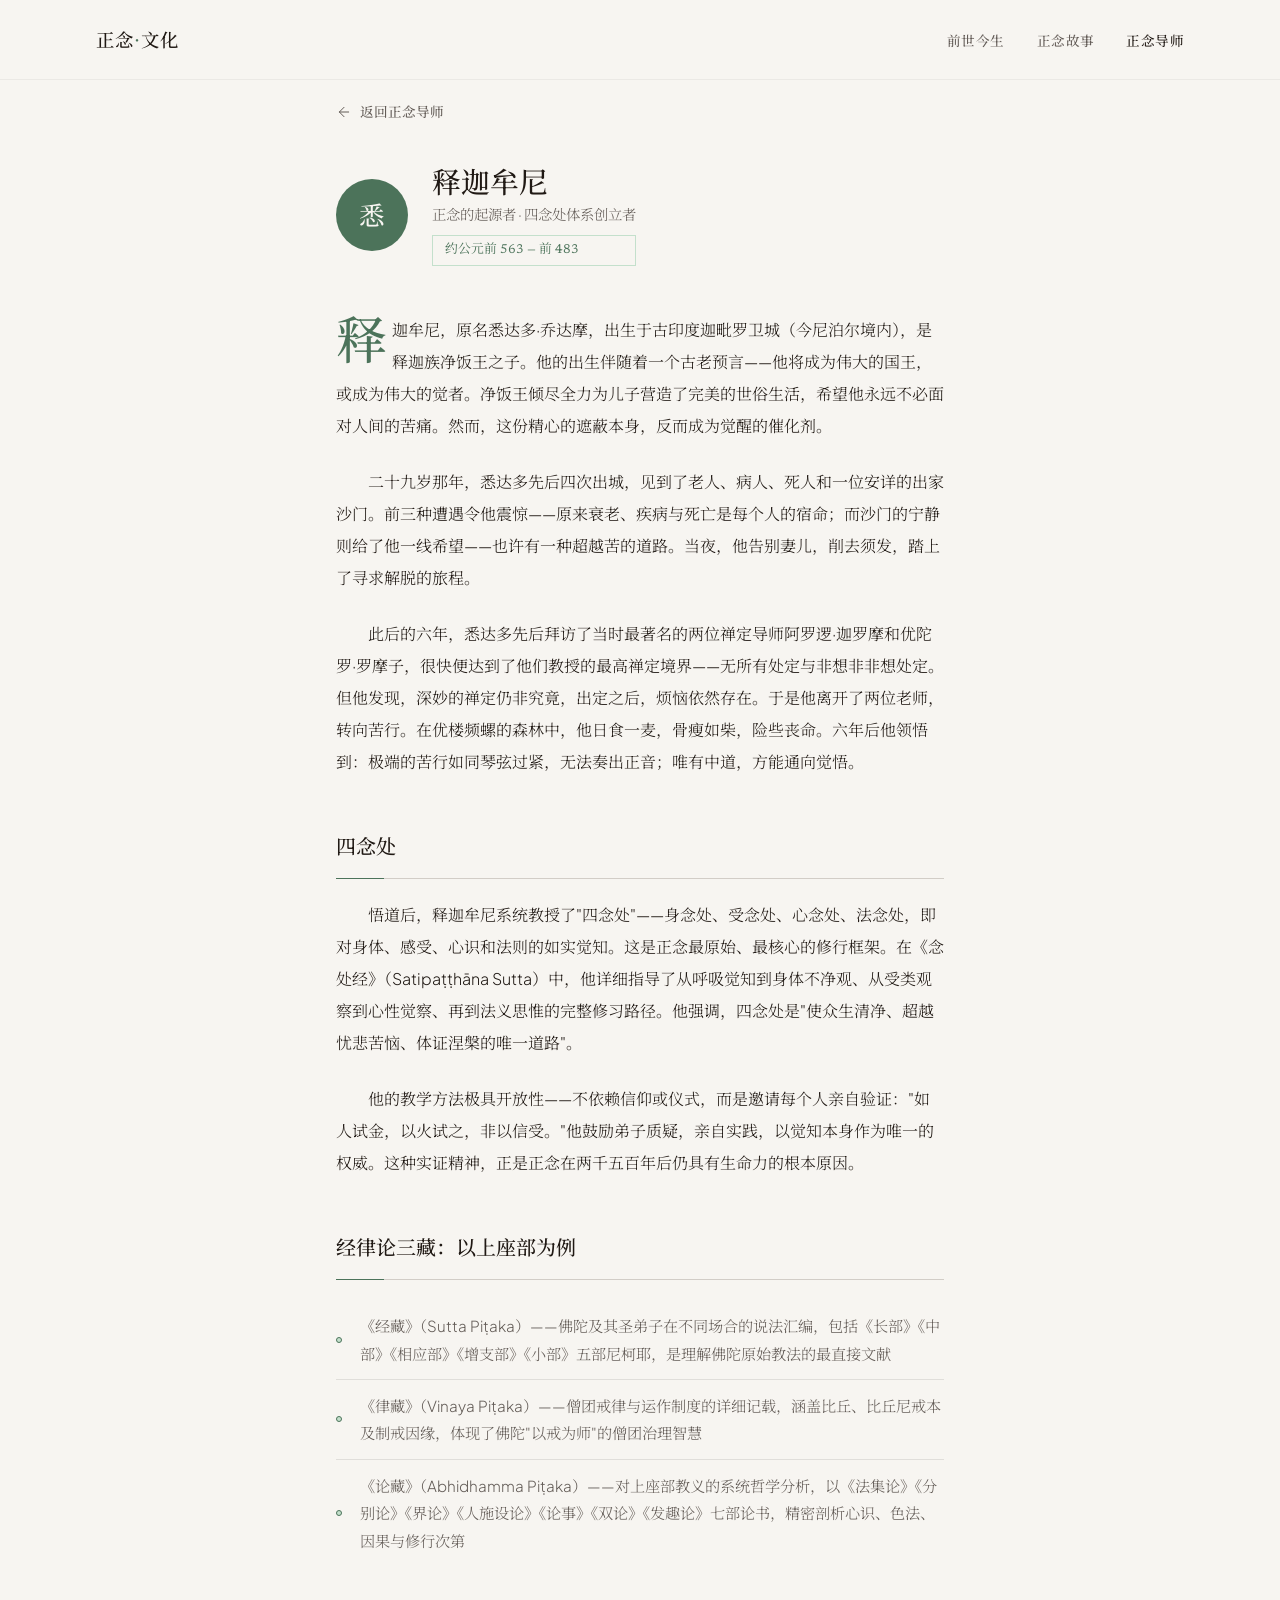
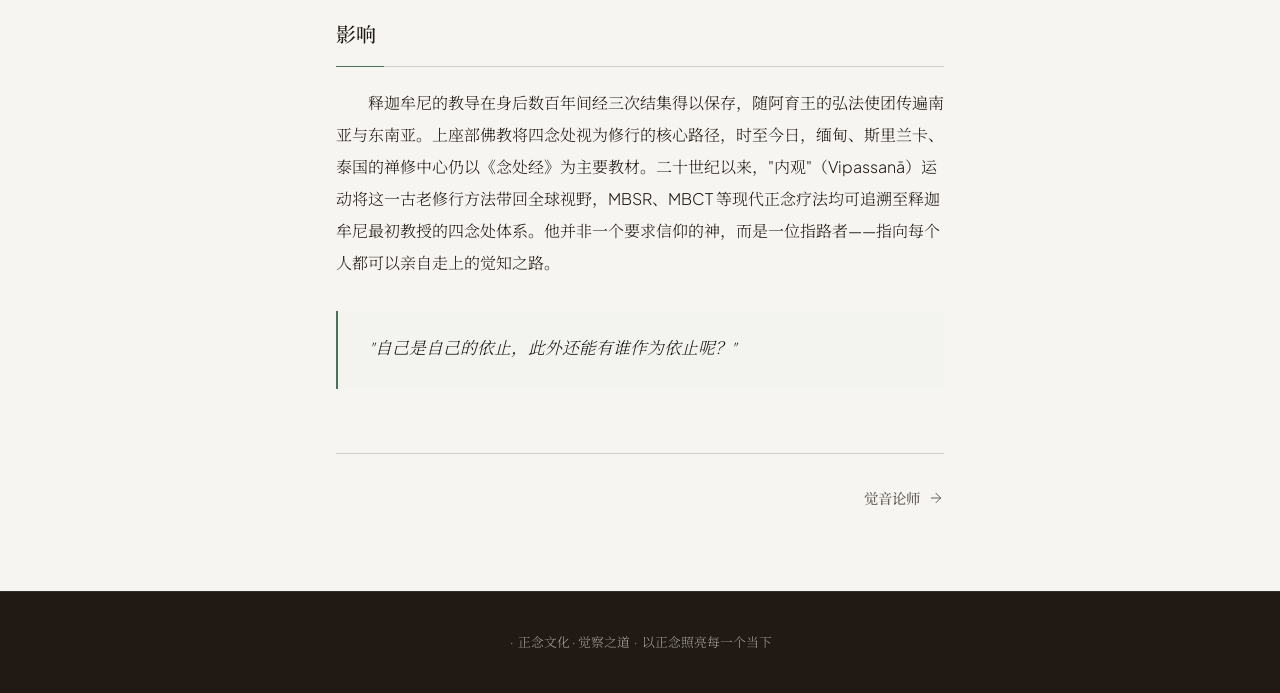
==== commit f25b4cda: "update: 重构页面结构，拆分css、js、html文件" ====
--- a/teachers.html
+++ b/teachers.html
@@ -7,387 +7,8 @@
 <link rel="preconnect" href="https://fonts.googleapis.com">
 <link rel="preconnect" href="https://fonts.gstatic.com" crossorigin>
 <link href="https://fonts.googleapis.com/css2?family=Newsreader:ital,opsz,wght@0,6..72,300;0,6..72,400;0,6..72,500;1,6..72,300;1,6..72,400&family=Plus+Jakarta+Sans:wght@300;400;500;600&family=Noto+Serif+SC:wght@300;400;500;600&display=swap" rel="stylesheet">
-<style>
-/* ══════════════════════════════════════════
-   Design Tokens (与首页一致)
-   ══════════════════════════════════════════ */
-:root {
-  --bg:        oklch(97% 0.005 75);
-  --bg-deep:   oklch(94% 0.008 75);
-  --fg:        oklch(22% 0.015 60);
-  --fg-muted:  oklch(48% 0.012 60);
-  --fg-faint:  oklch(72% 0.008 75);
-  --accent:    oklch(52% 0.06 155);
-  --accent-light: oklch(88% 0.04 155);
-  --accent-deep:  oklch(35% 0.07 155);
-  --warm:      oklch(72% 0.04 55);
-  --warm-light: oklch(92% 0.025 55);
-  --line:      oklch(85% 0.01 75);
-
-  --font-display: 'Newsreader', 'Noto Serif SC', Georgia, serif;
-  --font-body:    'Plus Jakarta Sans', 'Noto Serif SC', system-ui, sans-serif;
-  --font-serif:   'Noto Serif SC', 'Newsreader', Georgia, serif;
-
-  --s1: 0.25rem;  --s2: 0.5rem;  --s3: 0.75rem;  --s4: 1rem;
-  --s5: 1.25rem;  --s6: 1.5rem;  --s8: 2rem;     --s10: 2.5rem;
-  --s12: 3rem;    --s16: 4rem;   --s20: 5rem;     --s24: 6rem;
-  --s32: 8rem;
-
-  --max-w: 72rem;
-  --max-w-narrow: 42rem;
-}
-
-*, *::before, *::after { box-sizing: border-box; margin: 0; padding: 0; }
-
-html { font-size: 16px; scroll-behavior: smooth; -webkit-font-smoothing: antialiased; }
-
-body {
-  font-family: var(--font-body);
-  color: var(--fg);
-  background: var(--bg);
-  line-height: 1.7;
-  font-weight: 400;
-}
-
-::selection { background: var(--accent-light); color: var(--accent-deep); }
-
-a {
-  color: inherit;
-  text-decoration: none;
-  border-bottom: 1px solid var(--accent);
-  transition: color 0.3s ease, border-color 0.3s ease;
-}
-a:hover { color: var(--accent); border-color: var(--accent); }
-
-/* ══════════════════════════════════════════
-   Navigation
-   ══════════════════════════════════════════ */
-.nav {
-  position: fixed;
-  top: 0; left: 0; right: 0;
-  z-index: 100;
-  padding: var(--s6) 0;
-  background: oklch(97% 0.005 75 / 0.85);
-  backdrop-filter: blur(20px);
-  -webkit-backdrop-filter: blur(20px);
-  border-bottom: 1px solid oklch(90% 0.005 75 / 0.5);
-  transition: transform 0.4s ease;
-}
-
-.nav__inner {
-  display: flex;
-  align-items: center;
-  justify-content: space-between;
-  max-width: var(--max-w);
-  margin-inline: auto;
-  padding-inline: var(--s8);
-}
-
-.nav__logo {
-  font-family: var(--font-serif);
-  font-size: 1.15rem;
-  font-weight: 500;
-  letter-spacing: 0.05em;
-  border-bottom: none;
-}
-.nav__logo span { color: var(--accent); }
-
-.nav__links {
-  display: flex;
-  gap: var(--s8);
-  list-style: none;
-}
-.nav__links a {
-  font-size: 0.85rem;
-  font-weight: 500;
-  color: var(--fg-muted);
-  border-bottom: none;
-  letter-spacing: 0.03em;
-  transition: color 0.3s;
-}
-.nav__links a:hover { color: var(--fg); }
-.nav__links a.active { color: var(--fg); }
-
-
-/* ══════════════════════════════════════════
-   Biography Detail (detail view)
-   ══════════════════════════════════════════ */
-.bio-view {
-  padding-top: 100px;
-  padding-bottom: var(--s20);
-  min-height: 100vh;
-  background: var(--bg);
-}
-
-.bio {
-  max-width: var(--max-w-narrow);
-  margin-inline: auto;
-  padding-inline: var(--s8);
-}
-
-/* Back button */
-.bio__back-btn {
-  display: inline-flex;
-  align-items: center;
-  gap: var(--s2);
-  margin-bottom: var(--s10);
-  font-size: 0.85rem;
-  font-weight: 500;
-  color: var(--fg-muted);
-  border-bottom: none;
-  transition: color 0.3s;
-  cursor: pointer;
-}
-
-.bio__back-btn:hover { color: var(--accent); }
-
-.bio__back-btn svg {
-  width: 16px; height: 16px;
-  transition: transform 0.3s ease;
-}
-
-.bio__back-btn:hover svg { transform: translateX(-3px); }
-
-/* Bio Header */
-.bio__header {
-  display: flex;
-  align-items: center;
-  gap: var(--s6);
-  margin-bottom: var(--s12);
-}
-
-.bio__avatar {
-  width: 72px;
-  height: 72px;
-  border-radius: 50%;
-  display: flex;
-  align-items: center;
-  justify-content: center;
-  font-family: var(--font-serif);
-  font-size: 1.6rem;
-  font-weight: 500;
-  color: var(--bg);
-  flex-shrink: 0;
-}
-
-.bio__avatar--1 { background: var(--accent); }
-.bio__avatar--2 { background: var(--warm); }
-.bio__avatar--3 { background: oklch(55% 0.06 280); }
-.bio__avatar--4 { background: oklch(55% 0.05 20); }
-.bio__avatar--5 { background: oklch(60% 0.06 180); }
-.bio__avatar--6 { background: oklch(50% 0.05 90); }
-
-.bio__identity {
-  display: flex;
-  flex-direction: column;
-  gap: var(--s1);
-}
-
-.bio__name {
-  font-family: var(--font-serif);
-  font-size: 1.8rem;
-  font-weight: 500;
-  line-height: 1.2;
-}
-
-.bio__subtitle {
-  font-size: 0.9rem;
-  color: var(--fg-muted);
-  font-weight: 300;
-}
-
-.bio__era-badge {
-  display: inline-block;
-  font-family: var(--font-display);
-  font-size: 0.8rem;
-  font-weight: 400;
-  color: var(--accent);
-  padding: var(--s1) var(--s3);
-  border: 1px solid var(--accent-light);
-  margin-top: var(--s1);
-}
-
-/* Bio Body */
-.bio__body {
-  font-size: 1rem;
-  line-height: 2;
-  color: var(--fg);
-  font-weight: 300;
-}
-
-.bio__body p {
-  margin-bottom: var(--s6);
-  text-indent: 2em;
-}
-
-.bio__body p:first-child {
-  text-indent: 0;
-}
-
-.bio__body p:first-child::first-letter {
-  font-family: var(--font-serif);
-  font-size: 3.2em;
-  float: left;
-  line-height: 0.8;
-  margin-right: 0.1em;
-  margin-top: 0.05em;
-  color: var(--accent);
-  font-weight: 500;
-}
-
-.bio__heading {
-  font-family: var(--font-serif);
-  font-size: 1.25rem;
-  font-weight: 500;
-  color: var(--fg);
-  margin-top: var(--s12);
-  margin-bottom: var(--s5);
-  padding-bottom: var(--s3);
-  border-bottom: 1px solid var(--line);
-  position: relative;
-}
-
-.bio__heading::before {
-  content: '';
-  position: absolute;
-  bottom: -1px;
-  left: 0;
-  width: 48px;
-  height: 1px;
-  background: var(--accent);
-}
-
-.bio__works {
-  list-style: none;
-  margin-top: var(--s5);
-  margin-bottom: var(--s8);
-}
-
-.bio__works li {
-  padding: var(--s3) 0;
-  padding-left: var(--s6);
-  position: relative;
-  font-size: 0.95rem;
-  color: var(--fg-muted);
-  line-height: 1.8;
-  border-bottom: 1px solid oklch(90% 0.005 75);
-}
-
-.bio__works li::before {
-  content: '';
-  position: absolute;
-  left: 0;
-  top: 50%;
-  transform: translateY(-50%);
-  width: 6px;
-  height: 6px;
-  border-radius: 50%;
-  background: var(--accent-light);
-  border: 1px solid var(--accent);
-}
-
-.bio__works li:last-child { border-bottom: none; }
-
-.bio__quote {
-  margin: var(--s8) 0;
-  padding: var(--s6) var(--s8);
-  border-left: 2px solid var(--accent);
-  background: oklch(95% 0.01 155 / 0.3);
-  font-family: var(--font-display);
-  font-style: italic;
-  font-size: 1.05rem;
-  line-height: 1.8;
-  color: var(--fg);
-}
-
-/* Nav between bios */
-.bio__nav {
-  display: flex;
-  justify-content: space-between;
-  align-items: center;
-  margin-top: var(--s16);
-  padding-top: var(--s8);
-  border-top: 1px solid var(--line);
-}
-
-.bio__nav-link {
-  display: inline-flex;
-  align-items: center;
-  gap: var(--s2);
-  font-size: 0.9rem;
-  font-weight: 500;
-  color: var(--fg-muted);
-  border-bottom: none;
-  transition: color 0.3s;
-  cursor: pointer;
-}
-
-.bio__nav-link:hover { color: var(--accent); }
-
-.bio__nav-link svg {
-  width: 16px; height: 16px;
-  transition: transform 0.3s ease;
-}
-
-.bio__nav-link--prev:hover svg { transform: translateX(-3px); }
-.bio__nav-link--next:hover svg { transform: translateX(3px); }
-
-/* ══════════════════════════════════════════
-   Footer
-   ══════════════════════════════════════════ */
-.footer {
-  padding: var(--s10) 0;
-  background: var(--fg);
-  color: var(--fg-faint);
-  text-align: center;
-  font-size: 0.8rem;
-  font-weight: 300;
-  border-top: 1px solid oklch(30% 0.01 60);
-}
-
-.footer a {
-  color: var(--fg-faint);
-  border-bottom: none;
-}
-.footer a:hover { color: var(--warm); }
-
-/* ══════════════════════════════════════════
-   View Transitions
-   ══════════════════════════════════════════ */
-.view { display: none; }
-.view.active {
-  display: block;
-  animation: fadeUp 0.5s ease-out;
-}
-
-@keyframes fadeUp {
-  from { opacity: 0; transform: translateY(16px); }
-  to   { opacity: 1; transform: translateY(0); }
-}
-
-/* ══════════════════════════════════════════
-   Responsive
-   ══════════════════════════════════════════ */
-@media (max-width: 768px) {
-  .nav__links { display: none; }
-
-  .bio__header {
-    flex-direction: column;
-    text-align: center;
-  }
-
-  .bio__body p:first-child::first-letter {
-    font-size: 2.8em;
-  }
-
-  .bio__nav {
-    flex-direction: column;
-    gap: var(--s4);
-    align-items: stretch;
-    text-align: center;
-  }
-}
-</style>
+<link rel="stylesheet" href="css/shared.css">
+<link rel="stylesheet" href="css/teacher.css">
 </head>
 <body>
 
@@ -427,14 +48,14 @@
         <p>释迦牟尼，原名悉达多·乔达摩，出生于古印度迦毗罗卫城（今尼泊尔境内），是释迦族净饭王之子。他的出生伴随着一个古老预言——他将成为伟大的国王，或成为伟大的觉者。净饭王倾尽全力为儿子营造了完美的世俗生活，希望他永远不必面对人间的苦痛。然而，这份精心的遮蔽本身，反而成为觉醒的催化剂。</p>
         <p>二十九岁那年，悉达多先后四次出城，见到了老人、病人、死人和一位安详的出家沙门。前三种遭遇令他震惊——原来衰老、疾病与死亡是每个人的宿命；而沙门的宁静则给了他一线希望——也许有一种超越苦的道路。当夜，他告别妻儿，削去须发，踏上了寻求解脱的旅程。</p>
         <p>此后的六年，悉达多先后拜访了当时最著名的两位禅定导师阿罗逻·迦罗摩和优陀罗·罗摩子，很快便达到了他们教授的最高禅定境界——无所有处定与非想非非想处定。但他发现，深妙的禅定仍非究竟，出定之后，烦恼依然存在。于是他离开了两位老师，转向苦行。在优楼频螺的森林中，他日食一麦，骨瘦如柴，险些丧命。六年后他领悟到：极端的苦行如同琴弦过紧，无法奏出正音；唯有中道，方能通向觉悟。</p>
-        <h2 class="bio__heading">禅法：四念处</h2>
+        <h2 class="bio__heading">四念处</h2>
         <p>悟道后，释迦牟尼系统教授了"四念处"——身念处、受念处、心念处、法念处，即对身体、感受、心识和法则的如实觉知。这是正念最原始、最核心的修行框架。在《念处经》（Satipaṭṭhāna Sutta）中，他详细指导了从呼吸觉知到身体不净观、从受类观察到心性觉察、再到法义思惟的完整修习路径。他强调，四念处是"使众生清净、超越忧悲苦恼、体证涅槃的唯一道路"。</p>
         <p>他的教学方法极具开放性——不依赖信仰或仪式，而是邀请每个人亲自验证："如人试金，以火试之，非以信受。"他鼓励弟子质疑，亲自实践，以觉知本身作为唯一的权威。这种实证精神，正是正念在两千五百年后仍具有生命力的根本原因。</p>
-        <h2 class="bio__heading">代表作</h2>
-        <ul class="bio__works">
-          <li>《念处经》（Satipaṭṭhāna Sutta）——四念处修行的根本经典</li>
-          <li>《安般守意经》（Ānāpānasati Sutta）——呼吸正念的完整指南</li>
-          <li>《大念处经》（Mahāsatipaṭṭhāna Sutta）——四念处与四圣谛的详尽开示</li>
+        <h2 class="bio__heading">经律论三藏：以上座部为例</h2>
+        <ul class="bio__works">
+          <li>《经藏》（Sutta Piṭaka）——佛陀及其圣弟子在不同场合的说法汇编，包括《长部》《中部》《相应部》《增支部》《小部》五部尼柯耶，是理解佛陀原始教法的最直接文献</li>
+          <li>《律藏》（Vinaya Piṭaka）——僧团戒律与运作制度的详细记载，涵盖比丘、比丘尼戒本及制戒因缘，体现了佛陀"以戒为师"的僧团治理智慧</li>
+          <li>《论藏》（Abhidhamma Piṭaka）——对上座部教义的系统哲学分析，以《法集论》《分别论》《界论》《人施设论》《论事》《双论》《发趣论》七部论书，精密剖析心识、色法、因果与修行次第</li>
         </ul>
         <h2 class="bio__heading">影响</h2>
         <p>释迦牟尼的教导在身后数百年间经三次结集得以保存，随阿育王的弘法使团传遍南亚与东南亚。上座部佛教将四念处视为修行的核心路径，时至今日，缅甸、斯里兰卡、泰国的禅修中心仍以《念处经》为主要教材。二十世纪以来，"内观"（Vipassanā）运动将这一古老修行方法带回全球视野，MBSR、MBCT 等现代正念疗法均可追溯至释迦牟尼最初教授的四念处体系。他并非一个要求信仰的神，而是一位指路者——指向每个人都可以亲自走上的觉知之路。</p>
@@ -442,101 +63,6 @@
       </div>
       <div class="bio__nav">
         <span></span>
-        <a href="#nhat-hanh" class="bio__nav-link bio__nav-link--next">
-          一行禅师
-          <svg xmlns="http://www.w3.org/2000/svg" viewBox="0 0 24 24" fill="none" stroke="currentColor" stroke-width="1.5" stroke-linecap="round" stroke-linejoin="round"><path d="M5 12h14"/><path d="m12 5 7 7-7 7"/></svg>
-        </a>
-      </div>
-    </div>
-  </div>
-</div>
-
-<!-- 2. 一行禅师 -->
-<div class="view" id="view-nhat-hanh">
-  <div class="bio-view">
-    <div class="bio">
-      <a href="index.html#figures" class="bio__back-btn">
-        <svg xmlns="http://www.w3.org/2000/svg" viewBox="0 0 24 24" fill="none" stroke="currentColor" stroke-width="1.5" stroke-linecap="round" stroke-linejoin="round"><path d="M19 12H5"/><path d="m12 19-7-7 7-7"/></svg>
-        返回正念导师
-      </a>
-      <div class="bio__header">
-        <div class="bio__avatar bio__avatar--2">一行</div>
-        <div class="bio__identity">
-          <h1 class="bio__name">一行禅师</h1>
-          <p class="bio__subtitle">正念西传的桥梁 · "正念步行"倡导者 · 入世佛教先驱</p>
-          <span class="bio__era-badge">1926 — 2022</span>
-        </div>
-      </div>
-      <div class="bio__body">
-        <p>一行禅师，俗名阮春宝，1926年生于越南顺化。十六岁出家于慈孝寺，法号"一行"，取"一行三昧"之意——在每一个行动中安住当下。这个名字预示了他一生的使命：将禅修从禅堂带入生活的每一个瞬间。</p>
-        <p>1961年，一行禅师赴美国普林斯顿大学研习比较宗教，随后在哥伦比亚大学任教。1963年越南政局剧变，他毅然回国投身和平运动。1966年，他再次赴美呼吁停战，与马丁·路德·金会面。金博士深受触动，于1967年公开提名他为诺贝尔和平奖候选人，称其为"和平的使徒"。因为反战立场，他被南北越双方同时放逐，流亡长达三十九年。</p>
-        <p>流亡期间，他在法国创立了"梅村"（Plum Village）禅修中心，成为西方最具影响力的正念修行道场之一。他创造了"入世佛教"（Engaged Buddhism）的概念，主张修行不是逃避世间苦难，而是以正念深入其中，回应社会不公与生态危机。他组织了"青年社会服务学校"，在战火中重建被炸毁的村庄；他发起了"檀香林"救援计划，帮助越战中的船民。他的修行从未远离人间的苦——正念对他而言不是安适的冥想，而是面对苦难时的清醒与温柔。</p>
-        <h2 class="bio__heading">禅法：正念日常化</h2>
-        <p>一行禅师最独特的贡献，是将正念从禅修坐垫带入日常生活的每一个动作。他教授"正念步行"——每一步都是归家的旅程，左脚触地时默念"我到了"，右脚触地时默念"我到家了"。他教授"正念饮食"——一口面包中看见阳光、雨露、农人的辛劳与大地的承载。他创造了"听钟法"——每当钟声响起，无论手头正在做什么，都停下来三次呼吸，回到当下。这些方法看似简单，却深刻地改变了西方人对禅修的认知：正念不是出世的苦修，而是在世间的觉醒。</p>
-        <p>他还系统教授了"五项正念修习"——不杀生、不偷盗、不邪淫、不妄语、不饮酒的当代诠释版，将传统戒律转化为面向现代人的生活方式指南，涵盖了生态保护、消费伦理、深度倾听等当代议题。</p>
-        <h2 class="bio__heading">代表作</h2>
-        <ul class="bio__works">
-          <li>《正念的奇迹》（The Miracle of Mindfulness, 1975）——正念入门经典，影响数百万读者</li>
-          <li>《步步安乐》（Peace Is Every Step, 1991）——正念日常化的实践指南</li>
-          <li>《活的佛陀，活的基督》（Living Buddha, Living Christ, 1995）——跨宗教对话的里程碑</li>
-          <li>《恐惧：了悟恐惧的真相》（Fear: Essential Wisdom for Getting Through the Storm, 2012）</li>
-        </ul>
-        <h2 class="bio__heading">影响</h2>
-        <p>一行禅师一生著书超过一百本，被翻译为四十余种语言。梅村每年接待来自全球的上万名修行者，他的"正念步行"和"听钟法"成为西方正念社区最普及的修行方法之一。他将佛教从"宗教"语境带入"生活方式"语境，直接影响了乔·卡巴金创立 MBSR 时的理念框架。他对深度倾听、正念消费、生态正念的倡导，也深刻塑造了当代"正念运动"的社会面向。2018年他回到越南顺化慈孝寺，于2022年1月22日在此圆寂，归来了他出发的地方。</p>
-        <blockquote class="bio__quote">"和平不在远方，和平在每一步中。如果你无法在行走中找到和平，你将永远无法抵达它。"</blockquote>
-      </div>
-      <div class="bio__nav">
-        <a href="#shakyamuni" class="bio__nav-link bio__nav-link--prev">
-          <svg xmlns="http://www.w3.org/2000/svg" viewBox="0 0 24 24" fill="none" stroke="currentColor" stroke-width="1.5" stroke-linecap="round" stroke-linejoin="round"><path d="M19 12H5"/><path d="m12 19-7-7 7-7"/></svg>
-          释迦牟尼
-        </a>
-        <a href="#kabat-zinn" class="bio__nav-link bio__nav-link--next">
-          乔·卡巴金
-          <svg xmlns="http://www.w3.org/2000/svg" viewBox="0 0 24 24" fill="none" stroke="currentColor" stroke-width="1.5" stroke-linecap="round" stroke-linejoin="round"><path d="M5 12h14"/><path d="m12 5 7 7-7 7"/></svg>
-        </a>
-      </div>
-    </div>
-  </div>
-</div>
-
-<!-- 3. 乔·卡巴金 -->
-<div class="view" id="view-kabat-zinn">
-  <div class="bio-view">
-    <div class="bio">
-      <a href="index.html#figures" class="bio__back-btn">
-        <svg xmlns="http://www.w3.org/2000/svg" viewBox="0 0 24 24" fill="none" stroke="currentColor" stroke-width="1.5" stroke-linecap="round" stroke-linejoin="round"><path d="M19 12H5"/><path d="m12 19-7-7 7-7"/></svg>
-        返回正念导师
-      </a>
-      <div class="bio__header">
-        <div class="bio__avatar bio__avatar--3">K</div>
-        <div class="bio__identity">
-          <h1 class="bio__name">乔·卡巴金</h1>
-          <p class="bio__subtitle">MBSR 创始人 · 正念临床化先驱 · 麻省大学医学院荣退教授</p>
-          <span class="bio__era-badge">1944 —</span>
-        </div>
-      </div>
-      <div class="bio__body">
-        <p>乔·卡巴金（Jon Kabat-Zinn），1944年生于纽约，父亲是生物学家，母亲是画家。他在麻省理工学院获分子生物学博士学位，师从诺贝尔奖得主萨尔瓦多·卢里亚。一个科学家，为何成为将东方禅修引入西方医学的第一人？答案藏在他年轻时的一次偶遇中。</p>
-        <p>1965年，还在麻省理工读研究生的卡巴金偶然参加了禅修导师菲利普·卡普洛（Philip Kapleau）的一次讲座，随后开始修习内观禅修。他被禅修中的觉知体验深深震撼——那不是玄学，而是一种可以精确训练的注意力能力。作为一个科学家，他意识到：如果这种能力可以被系统训练和客观测量，它就应该像药物一样接受科学检验。这个念头，改变了一切。</p>
-        <p>1979年，在麻省大学医学院的一次冥想中，卡巴金突然获得了一个完整的构想：创建一个以正念为核心的减压门诊，用八周结构化课程帮助慢性疼痛患者。他刻意去除了所有佛教术语——不用"禅修"而用"冥想练习"，不用"觉悟"而用"觉察"，不用"苦"而用"压力"。这不是对传统的背叛，而是为了让正念走出宗教的围墙，进入它可以真正帮助更多人的地方。他称之为 MBSR——Mindfulness-Based Stress Reduction，正念减压疗法。</p>
-        <h2 class="bio__heading">禅法：MBSR 正念减压</h2>
-        <p>MBSR 是一个八周结构化课程，每周一次两小时半的团体课程，加一次全天静修。核心练习包括：身体扫描（body scan）——仰卧依次觉知全身各部位；坐姿冥想——觉察呼吸、念头和感受的来去；正念瑜伽——温和的伸展中觉知身体边界；正念步行与进食。课程不教授任何信仰或哲学，只提供一种可以亲身验证的训练方法。卡巴金反复强调：正念不是清空念头，而是"以特定方式、有目的地、在当下、不加评判地注意"。</p>
-        <p>MBSR 的精髓在于"非评判的接纳"。患者被邀请不再与疼痛对抗，而是温柔地觉知它、允许它的存在。这种看似悖论的"转向"，往往带来出人意料的结果——当人不再与体验对抗时，痛苦的强度反而降低了。这与佛教中"苦"源于"抗拒"的洞见遥相呼应。</p>
-        <h2 class="bio__heading">代表作</h2>
-        <ul class="bio__works">
-          <li>《多灾多难的岁月》（Full Catastrophe Living, 1990）——MBSR 课程完整手册，被誉为正念医疗的奠基之作</li>
-          <li>《正念：此刻是一枝花》（Wherever You Go, There You Are, 1994）——面向大众的正念入门书</li>
-          <li>《正念的觉知》（Coming to Our Senses, 2005）——正念与科学、社会、政治的深层关联</li>
-        </ul>
-        <h2 class="bio__heading">影响</h2>
-        <p>MBSR 已在全球超过七百个医疗机构实施，相关研究论文超过四千篇。卡巴金的工作催生了 MBCT（正念认知疗法）、MBCP（正念分娩与育儿）、正念饮食、正念教育等一系列衍生物。2013年《美国医学会杂志》（JAMA）发表的荟萃分析确认了 MBSR 对焦虑和抑郁的显著效果。卡巴金被《时代》杂志评为"正念革命"的核心推动者。他用科学为正念建立了一套共同语言，让医生、心理学家、教育者乃至企业领袖能够不带信仰偏见地使用它。他自己曾说："正念不是佛教的，正念是人类的——就像呼吸不属于任何宗教一样。"</p>
-        <blockquote class="bio__quote">"你无法平息海浪，但你可以学会冲浪。"</blockquote>
-      </div>
-      <div class="bio__nav">
-        <a href="#nhat-hanh" class="bio__nav-link bio__nav-link--prev">
-          <svg xmlns="http://www.w3.org/2000/svg" viewBox="0 0 24 24" fill="none" stroke="currentColor" stroke-width="1.5" stroke-linecap="round" stroke-linejoin="round"><path d="M19 12H5"/><path d="m12 19-7-7 7-7"/></svg>
-          一行禅师
-        </a>
         <a href="#buddhaghosa" class="bio__nav-link bio__nav-link--next">
           觉音论师
           <svg xmlns="http://www.w3.org/2000/svg" viewBox="0 0 24 24" fill="none" stroke="currentColor" stroke-width="1.5" stroke-linecap="round" stroke-linejoin="round"><path d="M5 12h14"/><path d="m12 5 7 7-7 7"/></svg>
@@ -546,7 +72,7 @@
   </div>
 </div>
 
-<!-- 4. 觉音论师 -->
+<!-- 2. 觉音论师 -->
 <div class="view" id="view-buddhaghosa">
   <div class="bio-view">
     <div class="bio">
@@ -566,23 +92,69 @@
         <p>觉音（Buddhaghosa），意译"佛音"，约生于五世纪印度菩提伽耶附近的婆罗门家庭。关于他的生平，史料有限，大多来自缅甸和斯里兰卡的佛教史传。据《大史》和《庄严结史》记载，他青年时精通吠陀与婆罗门学问，以雄辩著称。一次偶然的辩论中，他遇到一位名叫离婆多的阿罗汉，被其深邃的智慧折服，遂皈依佛门，出家修学。</p>
         <p>出家后，觉音撰写了《发智论》（Ñāṇodaya），显示出非凡的学养与洞见。他的导师建议他前往斯里兰卡，那里保存着最完整的巴利语三藏注释——僧伽罗语写成的"僧伽罗注"。这些注释传说是佛陀亲传弟子的口传遗存，但因用僧伽罗语书写，在印度本土已难以理解。觉音的使命，是将这些珍贵的注释译回巴利语，使其重新成为整个佛教世界的共同财富。</p>
         <p>觉音抵达斯里兰卡后，住在大寺派（Mahāvihāra）。僧团对他的能力持审慎态度，要求他先撰写一部禅修手册作为考验。觉音以大寺派传承的教法为纲，融汇三藏及注释精华，写出了佛教史上最伟大的禅修论著——《清净道论》（Visuddhimagga）。僧团阅后大为叹服，遂将全部僧伽罗注交予他翻译。</p>
-        <h2 class="bio__heading">禅法：七清净与四十业处</h2>
+        <h2 class="bio__heading">七清净与四十业处</h2>
         <p>《清净道论》以"七清净"为修行次第：戒清净、心清净、见清净、度疑清净、道非道知见清净、行知见清净、智见清净。其中"心清净"即禅定修习，是内观的基础；后五种清净构成内观的完整进程，从如实照见到最终解脱。</p>
         <p>觉音系统整理了四十种禅修所缘（业处），从十遍处、十不净到四梵住、四无色定，涵盖了从初学者到高阶行者的全部路径。尤其重要的是，他对"定"与"慧"的区分——禅定是止息散乱的手段，而非目的；真正的解脱来自"慧"，即对无常、苦、无我的如实知见。这一区分深刻影响了后世所有内观传统：马哈希的标记法、葛印卡的身体扫描、帕奥的观智次第，无不以觉音的七清净为理论骨架。</p>
-        <h2 class="bio__heading">代表作</h2>
+        <h2 class="bio__heading">书籍</h2>
         <ul class="bio__works">
           <li>《清净道论》（Visuddhimagga）——南传佛教禅修百科全书，被称为"佛教的《神学大全》"</li>
           <li>巴利语三藏全部注释的翻译与编撰——《长部注》《中部注》《相应部注》《增支部注》《法句经注》等</li>
-          <li>《殊胜义论》（Atthasālinī）——《法集论》的注释</li>
         </ul>
         <h2 class="bio__heading">影响</h2>
         <p>觉音是南传上座部佛教最重要的论师，其著作至今仍是斯里兰卡、缅甸、泰国、柬埔寨等国佛学院的核心教材。《清净道论》被翻译成英文、中文、日文等多种语言，是全球内观禅修运动的理论基石。他的贡献不仅是保存了古老的注释传统，更是将散见于各经典中的禅修方法整合为一套自洽的修行体系，使后人可以按图索骥地实修。没有觉音的系统化工作，内观禅修在十九世纪末的复兴将缺乏最关键的理论资源。当代几乎所有内观传统的教学框架，都可以追溯到觉音在五世纪书写的这部伟大论著。</p>
         <blockquote class="bio__quote">"唯有依戒生定，依定发慧，依慧得解脱——这是一切佛陀共通的教导。"</blockquote>
       </div>
       <div class="bio__nav">
-        <a href="#kabat-zinn" class="bio__nav-link bio__nav-link--prev">
-          <svg xmlns="http://www.w3.org/2000/svg" viewBox="0 0 24 24" fill="none" stroke="currentColor" stroke-width="1.5" stroke-linecap="round" stroke-linejoin="round"><path d="M19 12H5"/><path d="m12 19-7-7 7-7"/></svg>
-          乔·卡巴金
+        <a href="#shakyamuni" class="bio__nav-link bio__nav-link--prev">
+          <svg xmlns="http://www.w3.org/2000/svg" viewBox="0 0 24 24" fill="none" stroke="currentColor" stroke-width="1.5" stroke-linecap="round" stroke-linejoin="round"><path d="M19 12H5"/><path d="m12 19-7-7 7-7"/></svg>
+          释迦牟尼
+        </a>
+        <a href="#mahasi" class="bio__nav-link bio__nav-link--next">
+          马哈希西亚多
+          <svg xmlns="http://www.w3.org/2000/svg" viewBox="0 0 24 24" fill="none" stroke="currentColor" stroke-width="1.5" stroke-linecap="round" stroke-linejoin="round"><path d="M5 12h14"/><path d="m12 5 7 7-7 7"/></svg>
+        </a>
+      </div>
+    </div>
+  </div>
+</div>
+
+<!-- 3. 马哈希西亚多 -->
+<div class="view" id="view-mahasi">
+  <div class="bio-view">
+    <div class="bio">
+      <a href="index.html#figures" class="bio__back-btn">
+        <svg xmlns="http://www.w3.org/2000/svg" viewBox="0 0 24 24" fill="none" stroke="currentColor" stroke-width="1.5" stroke-linecap="round" stroke-linejoin="round"><path d="M19 12H5"/><path d="m12 19-7-7 7-7"/></svg>
+        返回正念导师
+      </a>
+      <div class="bio__header">
+        <div class="bio__avatar bio__avatar--6">马</div>
+        <div class="bio__identity">
+          <h1 class="bio__name">马哈希西亚多</h1>
+          <p class="bio__subtitle">标记内观法创始人 · 缅甸内观复兴核心人物</p>
+          <span class="bio__era-badge">1904 — 1982</span>
+        </div>
+      </div>
+      <div class="bio__body">
+        <p>马哈希西亚多（Mahāsī Sayādaw），俗名乌·梭班（U Sobhana），1904年生于缅甸雪布镇附近的小村谢昆。他的父亲是一位朴实的农民，母亲是虔诚的佛教徒。十一岁时，他在村寺出家为沙弥，展现出超凡的记忆力与学习能力——二十岁时已通过巴利语考试，受具足戒成为比丘。此后的十余年，他深入研习巴利三藏与注释，在经教领域打下深厚基础。但经教的学问并未令他满足，他渴望亲身验证经典所述的修行体验。</p>
+        <p>1931年，乌·梭班前往明贡西亚多（Mingun Sayādaw）座下修习内观。明贡西亚多是缅甸内观复兴运动的重要人物，教授的是以腹部起伏为所缘的观照方法。乌·梭班在明贡西亚多指导下精进修行，很快证得了深层的观智。明贡西亚多认可了他的修证与教学能力，嘱托他回乡弘法。1938年，他回到谢昆村，在马哈希寺住持，开始了长达四十余年的内观教学生涯。"马哈希西亚多"的尊称即来自这座寺庙——"马哈希"意为"大鼓"，象征法音远播。</p>
+        <p>1949年，缅甸总理乌努邀请马哈希西亚多到仰光主持新成立的"教法禅修中心"（Sāsana Yeikthā）。此后三十年间，这里成为缅甸最大的内观禅修中心之一，每年有数万人在此修习。马哈希西亚多也作为缅甸佛教的代表，多次出席国际佛教会议，将内观法传授到斯里兰卡、泰国、印度尼西亚、日本和西方各国。</p>
+        <h2 class="bio__heading">禅法：标记内观法</h2>
+        <p>马哈希内观法的核心特色是"标记"（noting）。修行者以腹部起伏为基本所缘——腹部膨胀时内心标记"起"，腹部收缩时标记"伏"。当其他现象——疼痛、念头、声音、情绪——闯入觉知时，修行者暂时放下腹部起伏，以简短的内心标签如实标记："痛、痛"、"想、想"、"听、听"、"怕、怕"。标记之后，回到腹部起伏。这一方法看似简单，实则精妙：标签将修行者从"陷入"体验转为"观察"体验，从"我就是痛"转为"我观察到痛"，创造了一丝宝贵的觉知空间。</p>
+        <p>马哈希特别强调"如实"——不修改、不添加、不诠释，只如实标记当下正在发生的一切。他常以一面镜子为喻：镜子映照一切，但不评判、不偏好、不执取。标记法的另一个优势是"精确性"——它迫使修行者以极细的粒度觉知身心的刹那生灭，而非笼统地"感到平静"或"觉得烦躁"。随着修行的深入，标记逐渐从概念性的标签过渡到直接的了知——不再需要词语，觉知本身成为最精准的"标记"。</p>
+        <h2 class="bio__heading">书籍</h2>
+        <ul class="bio__works">
+          <li>《内观禅修手册》（Practical Insight Meditation）——标记内观法的完整修习指南</li>
+          <li>《清净道论大疏钞》（Visuddhimagga Mahāṭīkā 缅文译注）——以禅修实修视角注解觉音论师的经典</li>
+          <li>《念处内观禅修法》（Satipaṭṭhāna Vipassanā Meditation）——四念处与标记法的系统阐述</li>
+        </ul>
+        <h2 class="bio__heading">影响</h2>
+        <p>马哈希西亚多是二十世纪缅甸内观复兴运动最重要的推动者之一。他主持的教法禅修中心在缅甸境内设立了三百余个分支中心。他的弟子将标记内观法传播至全球，在斯里兰卡、美国、英国、澳大利亚、日本等地建立了数十个禅修中心。1979年，他应美国邀请率团赴美弘法，这是缅甸内观传统首次大规模进入西方。他的教学方法因结构清晰、可操作性强，成为西方正念社区最广泛修习的内观体系之一——甚至卡巴金在创立 MBSR 时，也借鉴了标记法中"以简洁词语锚定觉知"的理念。马哈希于1982年在仰光圆寂，但他的方法仍在每一声"起、伏"中延续。</p>
+        <blockquote class="bio__quote">"如实观照，如实现见。不要期待什么，不要排斥什么——只是看。"</blockquote>
+      </div>
+      <div class="bio__nav">
+        <a href="#buddhaghosa" class="bio__nav-link bio__nav-link--prev">
+          <svg xmlns="http://www.w3.org/2000/svg" viewBox="0 0 24 24" fill="none" stroke="currentColor" stroke-width="1.5" stroke-linecap="round" stroke-linejoin="round"><path d="M19 12H5"/><path d="m12 19-7-7 7-7"/></svg>
+          觉音论师
         </a>
         <a href="#goenka" class="bio__nav-link bio__nav-link--next">
           S.N. 葛印卡
@@ -593,7 +165,7 @@
   </div>
 </div>
 
-<!-- 5. S.N. 葛印卡 -->
+<!-- 4. S.N. 葛印卡 -->
 <div class="view" id="view-goenka">
   <div class="bio-view">
     <div class="bio">
@@ -616,11 +188,8 @@
         <h2 class="bio__heading">禅法：乌巴庆传统的内观</h2>
         <p>葛印卡教授的内观法源自乌巴庆的传承，核心是"身体扫描"——从头顶到脚底，依次觉知身体每一部位的感受，不挑选、不回避、不评判。这一方法的理论基础是佛陀在《大念处经》中教授的"受随观"：一切感受都是无常的（生起又灭去），而痛苦源于对愉悦感受的执着和对不愉悦感受的排斥。当修行者在身体扫描中亲证了"感受=无常"这一事实，执着与排斥便自然削弱——不是通过意志力，而是通过直接的体验了知。</p>
         <p>十日课程的结构非常严格：前三天修习安那般那念（呼吸觉知），培养定力；第四天起教授内观，全身扫描；第十天修习慈心观（mettā-bhāvanā），以善愿回向一切众生。全程禁语，禁止阅读、书写、手机，素食过午不食。这种高强度的环境设计，旨在最大程度地切断外缘干扰，让修行者直面自己的心。</p>
-        <h2 class="bio__heading">代表作</h2>
-        <ul class="bio__works">
-          <li>十日内观课程开示（已出版为《内观》一书）——课程的完整文字版</li>
-          <li>《死后之事》（The Gracious Flow of Dharma）——内观法要的开示集</li>
-          <li>《法的精髓》（The Discourse Summaries）——课程要义精编</li>
+        <h2 class="bio__heading">书籍</h2>
+        <ul class="bio__works">
           <li>《内观：生活的艺术》（Vipassana Meditation: The Art of Living）——面向大众的入门介绍</li>
         </ul>
         <h2 class="bio__heading">影响</h2>
@@ -628,57 +197,105 @@
         <blockquote class="bio__quote">"不要因为我说了什么而相信，也不要因为经典上写了什么而相信。只有当你亲自体验到了，它才成为你的真理。"</blockquote>
       </div>
       <div class="bio__nav">
-        <a href="#buddhaghosa" class="bio__nav-link bio__nav-link--prev">
-          <svg xmlns="http://www.w3.org/2000/svg" viewBox="0 0 24 24" fill="none" stroke="currentColor" stroke-width="1.5" stroke-linecap="round" stroke-linejoin="round"><path d="M19 12H5"/><path d="m12 19-7-7 7-7"/></svg>
-          觉音论师
-        </a>
-        <a href="#mahasi" class="bio__nav-link bio__nav-link--next">
+        <a href="#mahasi" class="bio__nav-link bio__nav-link--prev">
+          <svg xmlns="http://www.w3.org/2000/svg" viewBox="0 0 24 24" fill="none" stroke="currentColor" stroke-width="1.5" stroke-linecap="round" stroke-linejoin="round"><path d="M19 12H5"/><path d="m12 19-7-7 7-7"/></svg>
           马哈希西亚多
-          <svg xmlns="http://www.w3.org/2000/svg" viewBox="0 0 24 24" fill="none" stroke="currentColor" stroke-width="1.5" stroke-linecap="round" stroke-linejoin="round"><path d="M5 12h14"/><path d="m12 5 7 7-7 7"/></svg>
-        </a>
-      </div>
-    </div>
-  </div>
-</div>
-
-<!-- 6. 马哈希西亚多 -->
-<div class="view" id="view-mahasi">
-  <div class="bio-view">
-    <div class="bio">
-      <a href="index.html#figures" class="bio__back-btn">
-        <svg xmlns="http://www.w3.org/2000/svg" viewBox="0 0 24 24" fill="none" stroke="currentColor" stroke-width="1.5" stroke-linecap="round" stroke-linejoin="round"><path d="M19 12H5"/><path d="m12 19-7-7 7-7"/></svg>
-        返回正念导师
-      </a>
-      <div class="bio__header">
-        <div class="bio__avatar bio__avatar--6">马</div>
-        <div class="bio__identity">
-          <h1 class="bio__name">马哈希西亚多</h1>
-          <p class="bio__subtitle">标记内观法创始人 · 缅甸内观复兴核心人物</p>
-          <span class="bio__era-badge">1904 — 1982</span>
-        </div>
-      </div>
-      <div class="bio__body">
-        <p>马哈希西亚多（Mahāsī Sayādaw），俗名乌·梭班（U Sobhana），1904年生于缅甸雪布镇附近的小村谢昆。他的父亲是一位朴实的农民，母亲是虔诚的佛教徒。十一岁时，他在村寺出家为沙弥，展现出超凡的记忆力与学习能力——二十岁时已通过巴利语考试，受具足戒成为比丘。此后的十余年，他深入研习巴利三藏与注释，在经教领域打下深厚基础。但经教的学问并未令他满足，他渴望亲身验证经典所述的修行体验。</p>
-        <p>1931年，乌·梭班前往明贡西亚多（Mingun Sayādaw）座下修习内观。明贡西亚多是缅甸内观复兴运动的重要人物，教授的是以腹部起伏为所缘的观照方法。乌·梭班在明贡西亚多指导下精进修行，很快证得了深层的观智。明贡西亚多认可了他的修证与教学能力，嘱托他回乡弘法。1938年，他回到谢昆村，在马哈希寺住持，开始了长达四十余年的内观教学生涯。"马哈希西亚多"的尊称即来自这座寺庙——"马哈希"意为"大鼓"，象征法音远播。</p>
-        <p>1949年，缅甸总理乌努邀请马哈希西亚多到仰光主持新成立的"教法禅修中心"（Sāsana Yeikthā）。此后三十年间，这里成为缅甸最大的内观禅修中心之一，每年有数万人在此修习。马哈希西亚多也作为缅甸佛教的代表，多次出席国际佛教会议，将内观法传授到斯里兰卡、泰国、印度尼西亚、日本和西方各国。</p>
-        <h2 class="bio__heading">禅法：标记内观法</h2>
-        <p>马哈希内观法的核心特色是"标记"（noting）。修行者以腹部起伏为基本所缘——腹部膨胀时内心标记"起"，腹部收缩时标记"伏"。当其他现象——疼痛、念头、声音、情绪——闯入觉知时，修行者暂时放下腹部起伏，以简短的内心标签如实标记："痛、痛"、"想、想"、"听、听"、"怕、怕"。标记之后，回到腹部起伏。这一方法看似简单，实则精妙：标签将修行者从"陷入"体验转为"观察"体验，从"我就是痛"转为"我观察到痛"，创造了一丝宝贵的觉知空间。</p>
-        <p>马哈希特别强调"如实"——不修改、不添加、不诠释，只如实标记当下正在发生的一切。他常以一面镜子为喻：镜子映照一切，但不评判、不偏好、不执取。标记法的另一个优势是"精确性"——它迫使修行者以极细的粒度觉知身心的刹那生灭，而非笼统地"感到平静"或"觉得烦躁"。随着修行的深入，标记逐渐从概念性的标签过渡到直接的了知——不再需要词语，觉知本身成为最精准的"标记"。</p>
-        <h2 class="bio__heading">代表作</h2>
-        <ul class="bio__works">
-          <li>《内观禅修手册》（Practical Insight Meditation）——标记内观法的完整修习指南</li>
-          <li>《清净道论大疏钞》（Visuddhimagga Mahāṭīkā 缅文译注）——以禅修实修视角注解觉音论师的经典</li>
-          <li>《念处内观禅修法》（Satipaṭṭhāna Vipassanā Meditation）——四念处与标记法的系统阐述</li>
-          <li>《进步与证悟》（The Progress of Insight）——观智次第的详细描述</li>
-        </ul>
-        <h2 class="bio__heading">影响</h2>
-        <p>马哈希西亚多是二十世纪缅甸内观复兴运动最重要的推动者之一。他主持的教法禅修中心在缅甸境内设立了三百余个分支中心。他的弟子将标记内观法传播至全球，在斯里兰卡、美国、英国、澳大利亚、日本等地建立了数十个禅修中心。1979年，他应美国邀请率团赴美弘法，这是缅甸内观传统首次大规模进入西方。他的教学方法因结构清晰、可操作性强，成为西方正念社区最广泛修习的内观体系之一——甚至卡巴金在创立 MBSR 时，也借鉴了标记法中"以简洁词语锚定觉知"的理念。马哈希于1982年在仰光圆寂，但他的方法仍在每一声"起、伏"中延续。</p>
-        <blockquote class="bio__quote">"如实观照，如实现见。不要期待什么，不要排斥什么——只是看。"</blockquote>
+        </a>
+        <a href="#nhat-hanh" class="bio__nav-link bio__nav-link--next">
+          一行禅师
+          <svg xmlns="http://www.w3.org/2000/svg" viewBox="0 0 24 24" fill="none" stroke="currentColor" stroke-width="1.5" stroke-linecap="round" stroke-linejoin="round"><path d="M5 12h14"/><path d="m12 5 7 7-7 7"/></svg>
+        </a>
+      </div>
+    </div>
+  </div>
+</div>
+
+<!-- 5. 一行禅师 -->
+<div class="view" id="view-nhat-hanh">
+  <div class="bio-view">
+    <div class="bio">
+      <a href="index.html#figures" class="bio__back-btn">
+        <svg xmlns="http://www.w3.org/2000/svg" viewBox="0 0 24 24" fill="none" stroke="currentColor" stroke-width="1.5" stroke-linecap="round" stroke-linejoin="round"><path d="M19 12H5"/><path d="m12 19-7-7 7-7"/></svg>
+        返回正念导师
+      </a>
+      <div class="bio__header">
+        <div class="bio__avatar bio__avatar--2">一行</div>
+        <div class="bio__identity">
+          <h1 class="bio__name">一行禅师</h1>
+          <p class="bio__subtitle">正念西传的桥梁 · "正念步行"倡导者 · 入世佛教先驱</p>
+          <span class="bio__era-badge">1926 — 2022</span>
+        </div>
+      </div>
+      <div class="bio__body">
+        <p>一行禅师，俗名阮春宝，1926年生于越南顺化。十六岁出家于慈孝寺，法号"一行"，取"一行三昧"之意——在每一个行动中安住当下。这个名字预示了他一生的使命：将禅修从禅堂带入生活的每一个瞬间。</p>
+        <p>1961年，一行禅师赴美国普林斯顿大学研习比较宗教，随后在哥伦比亚大学任教。1963年越南政局剧变，他毅然回国投身和平运动。1966年，他再次赴美呼吁停战，与马丁·路德·金会面。金博士深受触动，于1967年公开提名他为诺贝尔和平奖候选人，称其为"和平的使徒"。因为反战立场，他被南北越双方同时放逐，流亡长达三十九年。</p>
+        <p>流亡期间，他在法国创立了"梅村"（Plum Village）禅修中心，成为西方最具影响力的正念修行道场之一。他创造了"入世佛教"（Engaged Buddhism）的概念，主张修行不是逃避世间苦难，而是以正念深入其中，回应社会不公与生态危机。他组织了"青年社会服务学校"，在战火中重建被炸毁的村庄；他发起了"檀香林"救援计划，帮助越战中的船民。他的修行从未远离人间的苦——正念对他而言不是安适的冥想，而是面对苦难时的清醒与温柔。</p>
+        <h2 class="bio__heading">日常生活的正念</h2>
+        <p>一行禅师最独特的贡献，是将正念从禅修坐垫带入日常生活的每一个动作。他教授"正念步行"——每一步都是归家的旅程，左脚触地时默念"我到了"，右脚触地时默念"我到家了"。他教授"正念饮食"——一口面包中看见阳光、雨露、农人的辛劳与大地的承载。他创造了"听钟法"——每当钟声响起，无论手头正在做什么，都停下来三次呼吸，回到当下。这些方法看似简单，却深刻地改变了西方人对禅修的认知：正念不是出世的苦修，而是在世间的觉醒。</p>
+        <p>他还系统教授了"五项正念修习"——不杀生、不偷盗、不邪淫、不妄语、不饮酒的当代诠释版，将传统戒律转化为面向现代人的生活方式指南，涵盖了生态保护、消费伦理、深度倾听等当代议题。</p>
+        <h2 class="bio__heading">书籍</h2>
+        <ul class="bio__works">
+          <li>《佛陀传》——以传记形式讲述佛陀释迦牟尼从出生、成长、出家、修行到涅槃的完整一生，侧重还原佛陀作为"人"的求道历程，而非神化形象</li>
+          <li>《正念的奇迹》——聚焦正念修习，通过日常小事（如吃橘子、走路、呼吸）阐释如何专注当下，觉察生活中的美好与平静</li>
+          <li>《你可以不生气》——转化愤怒情绪的正念指南，教授"谛听"与"深度放松"的疗愈力量</li>
+          <li>《与自己和解》——关注个人内心创伤，尤其是童年阴影和情感伤痛，通过佛法原理和正念练习，引导读者与自己的内在小孩和解，疗愈心灵</li>
+          <li>《和繁重的工作一起修行》——针对职场人士，探讨如何在工作中运用正念，将工作压力转化为修行机会，实现事业与心灵的平衡</li>
+          <li>《幸福来自绝对的信任》——探讨亲密关系中的信任与爱，强调在恋爱、婚姻中通过绝对信任建立持久、健康的关系</li>
+        </ul>
+        <h2 class="bio__heading">影响</h2>
+        <p>一行禅师一生著书超过一百本，被翻译为四十余种语言。梅村每年接待来自全球的上万名修行者，他的"正念步行"和"听钟法"成为西方正念社区最普及的修行方法之一。他将佛教从"宗教"语境带入"生活方式"语境，直接影响了乔·卡巴金创立 MBSR 时的理念框架。他对深度倾听、正念消费、生态正念的倡导，也深刻塑造了当代"正念运动"的社会面向。2018年他回到越南顺化慈孝寺，于2022年1月22日在此圆寂，归来了他出发的地方。</p>
+        <blockquote class="bio__quote">"和平不在远方，和平在每一步中。如果你无法在行走中找到和平，你将永远无法抵达它。"</blockquote>
       </div>
       <div class="bio__nav">
         <a href="#goenka" class="bio__nav-link bio__nav-link--prev">
           <svg xmlns="http://www.w3.org/2000/svg" viewBox="0 0 24 24" fill="none" stroke="currentColor" stroke-width="1.5" stroke-linecap="round" stroke-linejoin="round"><path d="M19 12H5"/><path d="m12 19-7-7 7-7"/></svg>
           S.N. 葛印卡
+        </a>
+        <a href="#kabat-zinn" class="bio__nav-link bio__nav-link--next">
+          乔·卡巴金
+          <svg xmlns="http://www.w3.org/2000/svg" viewBox="0 0 24 24" fill="none" stroke="currentColor" stroke-width="1.5" stroke-linecap="round" stroke-linejoin="round"><path d="M5 12h14"/><path d="m12 5 7 7-7 7"/></svg>
+        </a>
+      </div>
+    </div>
+  </div>
+</div>
+
+<!-- 6. 乔·卡巴金 -->
+<div class="view" id="view-kabat-zinn">
+  <div class="bio-view">
+    <div class="bio">
+      <a href="index.html#figures" class="bio__back-btn">
+        <svg xmlns="http://www.w3.org/2000/svg" viewBox="0 0 24 24" fill="none" stroke="currentColor" stroke-width="1.5" stroke-linecap="round" stroke-linejoin="round"><path d="M19 12H5"/><path d="m12 19-7-7 7-7"/></svg>
+        返回正念导师
+      </a>
+      <div class="bio__header">
+        <div class="bio__avatar bio__avatar--3">K</div>
+        <div class="bio__identity">
+          <h1 class="bio__name">乔·卡巴金</h1>
+          <p class="bio__subtitle">MBSR 创始人 · 正念临床化先驱 · 麻省大学医学院荣退教授</p>
+          <span class="bio__era-badge">1944 —</span>
+        </div>
+      </div>
+      <div class="bio__body">
+        <p>乔·卡巴金（Jon Kabat-Zinn），1944年生于纽约，父亲是生物学家，母亲是画家。他在麻省理工学院获分子生物学博士学位，师从诺贝尔奖得主萨尔瓦多·卢里亚。一个科学家，为何成为将东方禅修引入西方医学的第一人？答案藏在他年轻时的一次偶遇中。</p>
+        <p>1965年，还在麻省理工读研究生的卡巴金偶然参加了禅修导师菲利普·卡普洛（Philip Kapleau）的一次讲座，随后开始修习内观禅修。他被禅修中的觉知体验深深震撼——那不是玄学，而是一种可以精确训练的注意力能力。作为一个科学家，他意识到：如果这种能力可以被系统训练和客观测量，它就应该像药物一样接受科学检验。这个念头，改变了一切。</p>
+        <p>1979年，在麻省大学医学院的一次冥想中，卡巴金突然获得了一个完整的构想：创建一个以正念为核心的减压门诊，用八周结构化课程帮助慢性疼痛患者。他刻意去除了所有佛教术语——不用"禅修"而用"冥想练习"，不用"觉悟"而用"觉察"，不用"苦"而用"压力"。这不是对传统的背叛，而是为了让正念走出宗教的围墙，进入它可以真正帮助更多人的地方。他称之为 MBSR——Mindfulness-Based Stress Reduction，正念减压疗法。</p>
+        <h2 class="bio__heading">MBSR 正念减压8周课</h2>
+        <p>MBSR 是一个八周结构化课程，每周一次两小时半的团体课程，加一次全天静修。核心练习包括：身体扫描（body scan）——仰卧依次觉知全身各部位；坐姿冥想——觉察呼吸、念头和感受的来去；正念瑜伽——温和的伸展中觉知身体边界；正念步行与进食。课程不教授任何信仰或哲学，只提供一种可以亲身验证的训练方法。卡巴金反复强调：正念不是清空念头，而是"以特定方式、有目的地、在当下、不加评判地注意"。</p>
+        <p>MBSR 的精髓在于"非评判的接纳"。患者被邀请不再与疼痛对抗，而是温柔地觉知它、允许它的存在。这种看似悖论的"转向"，往往带来出人意料的结果——当人不再与体验对抗时，痛苦的强度反而降低了。这与佛教中"苦"源于"抗拒"的洞见遥相呼应。</p>
+        <h2 class="bio__heading">书籍</h2>
+        <ul class="bio__works">
+          <li>《多舛的生命》（Full Catastrophe Living, 1990）——MBSR 课程完整手册，被誉为正念医疗的奠基之作</li>
+          <li>《正念：此刻是一枝花》（Wherever You Go, There You Are, 1994）——面向大众的正念入门书</li>
+        </ul>
+        <h2 class="bio__heading">影响</h2>
+        <p>MBSR 已在全球超过七百个医疗机构实施，相关研究论文超过四千篇。卡巴金的工作催生了 MBCT（正念认知疗法）、MBCP（正念分娩与育儿）、正念饮食、正念教育等一系列衍生物。2013年《美国医学会杂志》（JAMA）发表的荟萃分析确认了 MBSR 对焦虑和抑郁的显著效果。卡巴金被《时代》杂志评为"正念革命"的核心推动者。他用科学为正念建立了一套共同语言，让医生、心理学家、教育者乃至企业领袖能够不带信仰偏见地使用它。他自己曾说："正念不是佛教的，正念是人类的——就像呼吸不属于任何宗教一样。"</p>
+        <blockquote class="bio__quote">"你无法平息海浪，但你可以学会冲浪。"</blockquote>
+      </div>
+      <div class="bio__nav">
+        <a href="#nhat-hanh" class="bio__nav-link bio__nav-link--prev">
+          <svg xmlns="http://www.w3.org/2000/svg" viewBox="0 0 24 24" fill="none" stroke="currentColor" stroke-width="1.5" stroke-linecap="round" stroke-linejoin="round"><path d="M19 12H5"/><path d="m12 19-7-7 7-7"/></svg>
+          一行禅师
         </a>
         <span></span>
       </div>
@@ -688,62 +305,11 @@
 
 <!-- ═══════════ Footer ═══════════ -->
 <footer class="footer">
-  <p><a href="index.html">返回首页</a> &nbsp;·&nbsp; 正念文化 · 觉察之道 &nbsp;·&nbsp; 以正念照亮每一个当下</p>
+  <p> &nbsp;·&nbsp; 正念文化 · 觉察之道 &nbsp;·&nbsp; 以正念照亮每一个当下</p>
 </footer>
 
 <!-- ═══════════ Hash Router ═══════════ -->
-<script>
-(function() {
-  'use strict';
-
-  // Teacher order for prev/next navigation
-  var order = ['shakyamuni', 'nhat-hanh', 'kabat-zinn', 'buddhaghosa', 'goenka', 'mahasi'];
-
-  function route() {
-    var hash = location.hash.slice(1); // remove #
-    var allViews = document.querySelectorAll('.view');
-
-    if (!hash) {
-      // No hash — default to first teacher
-      allViews.forEach(function(v) { v.classList.remove('active'); });
-      var first = document.getElementById('view-shakyamuni');
-      if (first) first.classList.add('active');
-      document.title = '释迦牟尼 · 正念导师传记';
-    } else if (order.indexOf(hash) !== -1) {
-      // Detail view
-      allViews.forEach(function(v) { v.classList.remove('active'); });
-      var target = document.getElementById('view-' + hash);
-      if (target) {
-        target.classList.add('active');
-        // Update page title
-        var name = target.querySelector('.bio__name');
-        if (name) document.title = name.textContent + ' · 正念导师传记';
-      }
-      window.scrollTo(0, 0);
-    }
-  }
-
-  // Initial route
-  route();
-
-  // Listen for hash changes
-  window.addEventListener('hashchange', route);
-
-  // Nav hide/show on scroll
-  var lastScroll = 0;
-  var nav = document.querySelector('.nav');
-
-  window.addEventListener('scroll', function() {
-    var current = window.scrollY;
-    if (current > lastScroll && current > 200) {
-      nav.style.transform = 'translateY(-100%)';
-    } else {
-      nav.style.transform = 'translateY(0)';
-    }
-    lastScroll = current;
-  }, { passive: true });
-})();
-</script>
+<script src="js/main.js"></script>
 
 </body>
 </html>
--- a/css/shared.css
+++ b/css/shared.css
@@ -0,0 +1,239 @@
+/* ══════════════════════════════════════════
+   Design Tokens
+   ══════════════════════════════════════════ */
+:root {
+  /* Color — warm earth palette with sage accent */
+  --bg:        oklch(97% 0.005 75);
+  --bg-deep:   oklch(94% 0.008 75);
+  --fg:        oklch(22% 0.015 60);
+  --fg-muted:  oklch(48% 0.012 60);
+  --fg-faint:  oklch(72% 0.008 75);
+  --accent:    oklch(52% 0.06 155);
+  --accent-light: oklch(88% 0.04 155);
+  --accent-deep:  oklch(35% 0.07 155);
+  --warm:      oklch(72% 0.04 55);
+  --warm-light: oklch(92% 0.025 55);
+  --line:      oklch(85% 0.01 75);
+
+  /* Typography */
+  --font-display: 'Newsreader', 'Noto Serif SC', Georgia, serif;
+  --font-body:    'Plus Jakarta Sans', 'Noto Serif SC', system-ui, sans-serif;
+  --font-serif:   'Noto Serif SC', 'Newsreader', Georgia, serif;
+
+  /* Spacing — 4pt base */
+  --s1: 0.25rem;  --s2: 0.5rem;  --s3: 0.75rem;  --s4: 1rem;
+  --s5: 1.25rem;  --s6: 1.5rem;  --s8: 2rem;     --s10: 2.5rem;
+  --s12: 3rem;    --s16: 4rem;   --s20: 5rem;     --s24: 6rem;
+  --s32: 8rem;    --s40: 10rem;
+
+  /* Sizing */
+  --max-w: 72rem;
+  --max-w-narrow: 42rem;
+  --max-w-wide: 90rem;
+}
+
+/* ══════════════════════════════════════════
+   Reset & Base
+   ══════════════════════════════════════════ */
+*, *::before, *::after { box-sizing: border-box; margin: 0; padding: 0; }
+
+html {
+  font-size: 16px;
+  scroll-behavior: smooth;
+  -webkit-font-smoothing: antialiased;
+}
+
+body {
+  font-family: var(--font-body);
+  color: var(--fg);
+  background: var(--bg);
+  line-height: 1.7;
+  font-weight: 400;
+}
+
+::selection {
+  background: var(--accent-light);
+  color: var(--accent-deep);
+}
+
+img { display: block; max-width: 100%; height: auto; }
+
+a {
+  color: inherit;
+  text-decoration: none;
+  border-bottom: 1px solid var(--accent);
+  transition: color 0.3s ease, border-color 0.3s ease;
+}
+a:hover {
+  color: var(--accent);
+  border-color: var(--accent);
+}
+
+/* ══════════════════════════════════════════
+   Utility
+   ══════════════════════════════════════════ */
+.container {
+  width: 100%;
+  max-width: var(--max-w);
+  margin-inline: auto;
+  padding-inline: var(--s8);
+}
+
+.container--narrow {
+  max-width: var(--max-w-narrow);
+}
+
+.section-label {
+  font-family: var(--font-body);
+  font-size: 0.75rem;
+  font-weight: 600;
+  letter-spacing: 0.15em;
+  text-transform: uppercase;
+  color: var(--accent);
+  margin-bottom: var(--s6);
+}
+
+.section-title {
+  font-family: var(--font-display);
+  font-size: clamp(2rem, 4vw, 3.2rem);
+  font-weight: 300;
+  line-height: 1.2;
+  color: var(--fg);
+  margin-bottom: var(--s6);
+}
+
+.section-subtitle {
+  font-size: 1.1rem;
+  color: var(--fg-muted);
+  max-width: 50ch;
+  line-height: 1.8;
+  font-weight: 300;
+}
+
+/* ══════════════════════════════════════════
+   Navigation
+   ══════════════════════════════════════════ */
+.nav {
+  position: fixed;
+  top: 0; left: 0; right: 0;
+  z-index: 100;
+  padding: var(--s6) 0;
+  background: oklch(97% 0.005 75 / 0.85);
+  backdrop-filter: blur(20px);
+  -webkit-backdrop-filter: blur(20px);
+  border-bottom: 1px solid oklch(90% 0.005 75 / 0.5);
+  transition: transform 0.4s ease;
+}
+
+.nav__inner {
+  display: flex;
+  align-items: center;
+  justify-content: space-between;
+  max-width: var(--max-w);
+  margin-inline: auto;
+  padding-inline: var(--s8);
+}
+
+.nav__logo {
+  font-family: var(--font-serif);
+  font-size: 1.15rem;
+  font-weight: 500;
+  letter-spacing: 0.05em;
+  border-bottom: none;
+}
+
+.nav__logo span {
+  color: var(--accent);
+}
+
+.nav__links {
+  display: flex;
+  gap: var(--s8);
+  list-style: none;
+}
+
+.nav__links a {
+  font-size: 0.85rem;
+  font-weight: 500;
+  color: var(--fg-muted);
+  border-bottom: none;
+  letter-spacing: 0.03em;
+  transition: color 0.3s;
+}
+
+.nav__links a:hover {
+  color: var(--fg);
+}
+
+.nav__links a.active {
+  color: var(--fg);
+}
+
+/* ══════════════════════════════════════════
+   Footer
+   ══════════════════════════════════════════ */
+.footer {
+  padding: var(--s10) 0;
+  background: var(--fg);
+  color: var(--fg-faint);
+  text-align: center;
+  font-size: 0.8rem;
+  font-weight: 300;
+  border-top: 1px solid oklch(30% 0.01 60);
+}
+
+.footer a {
+  color: var(--fg-faint);
+  border-bottom: none;
+}
+
+.footer a:hover {
+  color: var(--warm);
+}
+
+/* ══════════════════════════════════════════
+   Scroll Reveal Animation
+   ══════════════════════════════════════════ */
+.reveal {
+  opacity: 0;
+  transform: translateY(20px);
+  transition: opacity 0.8s ease-out, transform 0.8s ease-out;
+}
+
+.reveal.visible {
+  opacity: 1;
+  transform: translateY(0);
+}
+
+/* ══════════════════════════════════════════
+   Keyframes
+   ══════════════════════════════════════════ */
+@keyframes breathe {
+  0%, 100% { transform: scale(1); opacity: 0.12; }
+  50% { transform: scale(1.15); opacity: 0.2; }
+}
+
+@keyframes scrollPulse {
+  0%, 100% { opacity: 0.3; height: 40px; }
+  50% { opacity: 0.8; height: 55px; }
+}
+
+@keyframes fadeUp {
+  from { opacity: 0; transform: translateY(20px); }
+  to   { opacity: 1; transform: translateY(0); }
+}
+
+/* ══════════════════════════════════════════
+   Link — no underline variant
+   ══════════════════════════════════════════ */
+.link-plain {
+  text-decoration: none;
+  border-bottom: none;
+}
+
+/* ══════════════════════════════════════════
+   Responsive — shared
+   ══════════════════════════════════════════ */
+@media (max-width: 768px) {
+  .nav__links { display: none; }
+}
--- a/css/teacher.css
+++ b/css/teacher.css
@@ -0,0 +1,252 @@
+/* ══════════════════════════════════════════
+   Biography Detail (detail view)
+   ══════════════════════════════════════════ */
+.bio-view {
+  padding-top: 100px;
+  padding-bottom: var(--s20);
+  min-height: 100vh;
+  background: var(--bg);
+}
+
+.bio {
+  max-width: var(--max-w-narrow);
+  margin-inline: auto;
+  padding-inline: var(--s8);
+}
+
+/* Back button */
+.bio__back-btn {
+  display: inline-flex;
+  align-items: center;
+  gap: var(--s2);
+  margin-bottom: var(--s10);
+  font-size: 0.85rem;
+  font-weight: 500;
+  color: var(--fg-muted);
+  border-bottom: none;
+  transition: color 0.3s;
+  cursor: pointer;
+}
+
+.bio__back-btn:hover { color: var(--accent); }
+
+.bio__back-btn svg {
+  width: 16px; height: 16px;
+  transition: transform 0.3s ease;
+}
+
+.bio__back-btn:hover svg { transform: translateX(-3px); }
+
+/* Bio Header */
+.bio__header {
+  display: flex;
+  align-items: center;
+  gap: var(--s6);
+  margin-bottom: var(--s12);
+}
+
+.bio__avatar {
+  width: 72px;
+  height: 72px;
+  border-radius: 50%;
+  display: flex;
+  align-items: center;
+  justify-content: center;
+  font-family: var(--font-serif);
+  font-size: 1.6rem;
+  font-weight: 500;
+  color: var(--bg);
+  flex-shrink: 0;
+}
+
+.bio__avatar--1 { background: var(--accent); }
+.bio__avatar--2 { background: var(--warm); }
+.bio__avatar--3 { background: oklch(55% 0.06 280); }
+.bio__avatar--4 { background: oklch(55% 0.05 20); }
+.bio__avatar--5 { background: oklch(60% 0.06 180); }
+.bio__avatar--6 { background: oklch(50% 0.05 90); }
+
+.bio__identity {
+  display: flex;
+  flex-direction: column;
+  gap: var(--s1);
+}
+
+.bio__name {
+  font-family: var(--font-serif);
+  font-size: 1.8rem;
+  font-weight: 500;
+  line-height: 1.2;
+}
+
+.bio__subtitle {
+  font-size: 0.9rem;
+  color: var(--fg-muted);
+  font-weight: 300;
+}
+
+.bio__era-badge {
+  display: inline-block;
+  font-family: var(--font-display);
+  font-size: 0.8rem;
+  font-weight: 400;
+  color: var(--accent);
+  padding: var(--s1) var(--s3);
+  border: 1px solid var(--accent-light);
+  margin-top: var(--s1);
+}
+
+/* Bio Body */
+.bio__body {
+  font-size: 1rem;
+  line-height: 2;
+  color: var(--fg);
+  font-weight: 300;
+}
+
+.bio__body p {
+  margin-bottom: var(--s6);
+  text-indent: 2em;
+}
+
+.bio__body p:first-child {
+  text-indent: 0;
+}
+
+.bio__body p:first-child::first-letter {
+  font-family: var(--font-serif);
+  font-size: 3.2em;
+  float: left;
+  line-height: 0.8;
+  margin-right: 0.1em;
+  margin-top: 0.05em;
+  color: var(--accent);
+  font-weight: 500;
+}
+
+.bio__heading {
+  font-family: var(--font-serif);
+  font-size: 1.25rem;
+  font-weight: 500;
+  color: var(--fg);
+  margin-top: var(--s12);
+  margin-bottom: var(--s5);
+  padding-bottom: var(--s3);
+  border-bottom: 1px solid var(--line);
+  position: relative;
+}
+
+.bio__heading::before {
+  content: '';
+  position: absolute;
+  bottom: -1px;
+  left: 0;
+  width: 48px;
+  height: 1px;
+  background: var(--accent);
+}
+
+.bio__works {
+  list-style: none;
+  margin-top: var(--s5);
+  margin-bottom: var(--s8);
+}
+
+.bio__works li {
+  padding: var(--s3) 0;
+  padding-left: var(--s6);
+  position: relative;
+  font-size: 0.95rem;
+  color: var(--fg-muted);
+  line-height: 1.8;
+  border-bottom: 1px solid oklch(90% 0.005 75);
+}
+
+.bio__works li::before {
+  content: '';
+  position: absolute;
+  left: 0;
+  top: 50%;
+  transform: translateY(-50%);
+  width: 6px;
+  height: 6px;
+  border-radius: 50%;
+  background: var(--accent-light);
+  border: 1px solid var(--accent);
+}
+
+.bio__works li:last-child { border-bottom: none; }
+
+.bio__quote {
+  margin: var(--s8) 0;
+  padding: var(--s6) var(--s8);
+  border-left: 2px solid var(--accent);
+  background: oklch(95% 0.01 155 / 0.3);
+  font-family: var(--font-display);
+  font-style: italic;
+  font-size: 1.05rem;
+  line-height: 1.8;
+  color: var(--fg);
+}
+
+/* Nav between bios */
+.bio__nav {
+  display: flex;
+  justify-content: space-between;
+  align-items: center;
+  margin-top: var(--s16);
+  padding-top: var(--s8);
+  border-top: 1px solid var(--line);
+}
+
+.bio__nav-link {
+  display: inline-flex;
+  align-items: center;
+  gap: var(--s2);
+  font-size: 0.9rem;
+  font-weight: 500;
+  color: var(--fg-muted);
+  border-bottom: none;
+  transition: color 0.3s;
+  cursor: pointer;
+}
+
+.bio__nav-link:hover { color: var(--accent); }
+
+.bio__nav-link svg {
+  width: 16px; height: 16px;
+  transition: transform 0.3s ease;
+}
+
+.bio__nav-link--prev:hover svg { transform: translateX(-3px); }
+.bio__nav-link--next:hover svg { transform: translateX(3px); }
+
+/* ══════════════════════════════════════════
+   View Transitions
+   ══════════════════════════════════════════ */
+.view { display: none; }
+.view.active {
+  display: block;
+  animation: fadeUp 0.5s ease-out;
+}
+
+/* ══════════════════════════════════════════
+   Responsive — teacher page
+   ══════════════════════════════════════════ */
+@media (max-width: 768px) {
+  .bio__header {
+    flex-direction: column;
+    text-align: center;
+  }
+
+  .bio__body p:first-child::first-letter {
+    font-size: 2.8em;
+  }
+
+  .bio__nav {
+    flex-direction: column;
+    gap: var(--s4);
+    align-items: stretch;
+    text-align: center;
+  }
+}
